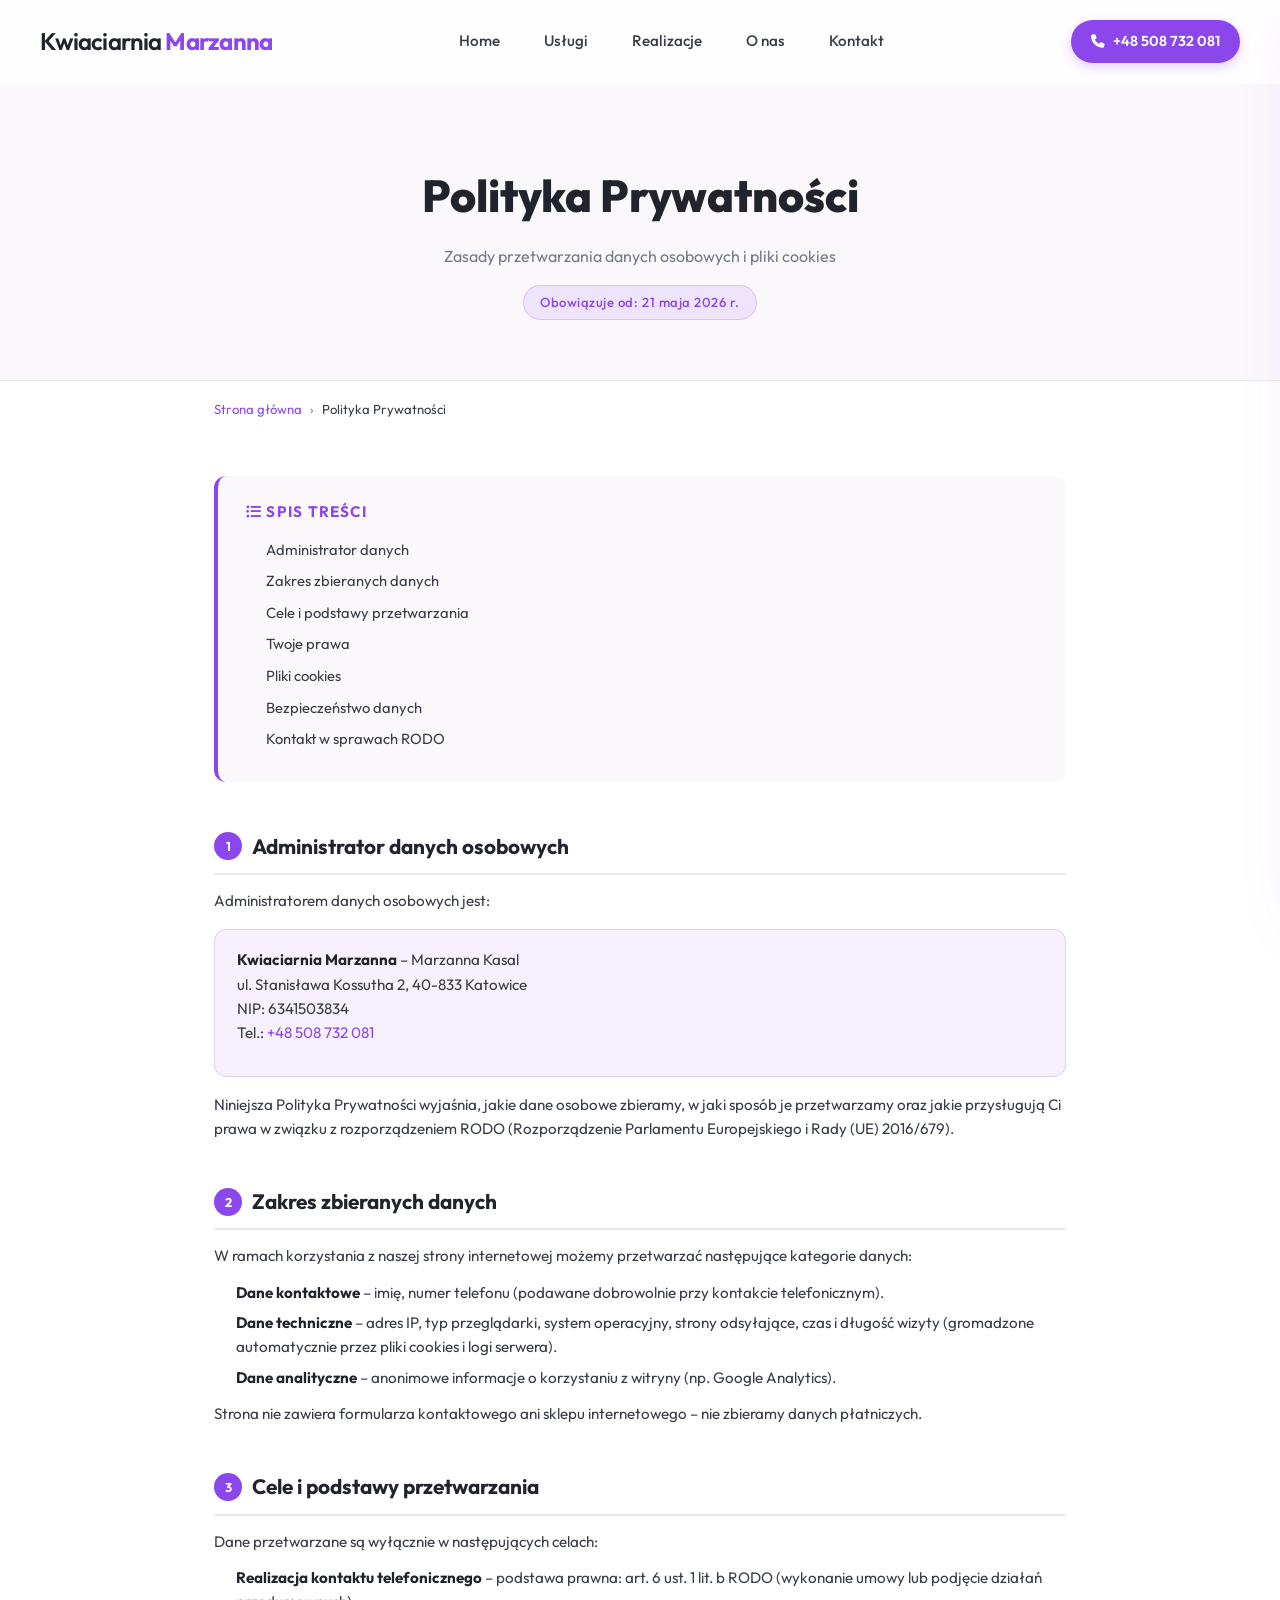
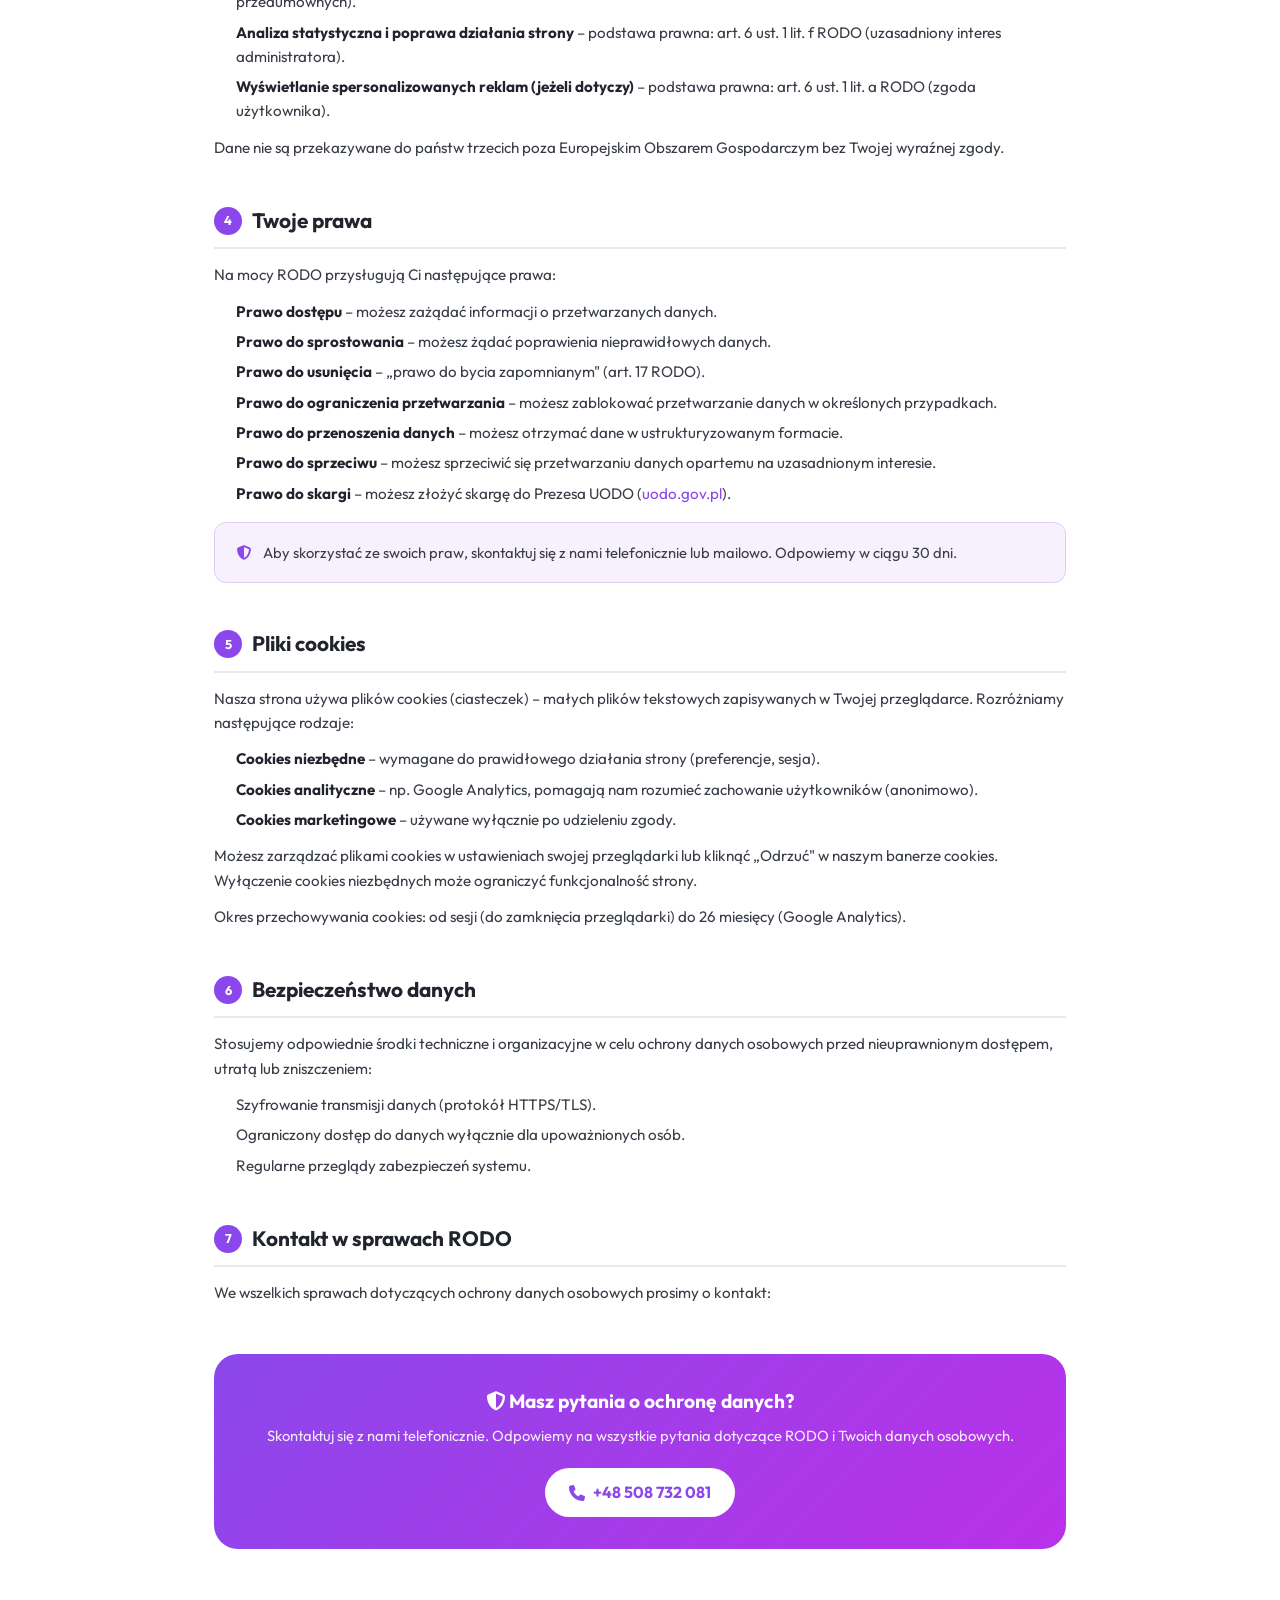
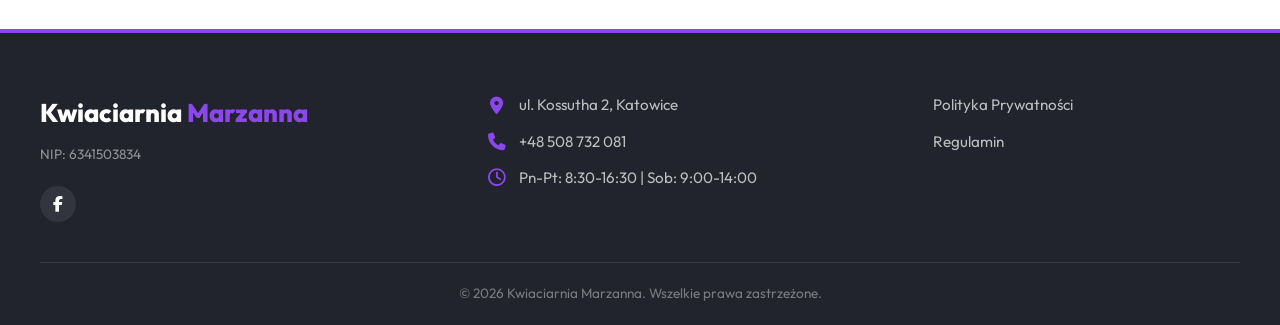
==== polityka-prywatnosci.html @ b7b5e904 "Add files via upload" ====
<!DOCTYPE html>
<html lang="pl">
<head>
    <meta charset="UTF-8">
    <meta name="viewport" content="width=device-width, initial-scale=1.0">
    <meta name="description" content="Polityka Prywatności Kwiaciarni Marzanna – informacje o przetwarzaniu danych osobowych zgodnie z RODO, pliki cookies i prawa użytkownika.">
    <meta name="robots" content="index, follow">
    <title>Polityka Prywatności | Kwiaciarnia Marzanna Katowice</title>

    <!-- Open Graph -->
    <meta property="og:title" content="Polityka Prywatności | Kwiaciarnia Marzanna">
    <meta property="og:description" content="Zapoznaj się z naszą polityką prywatności i zasadami przetwarzania danych osobowych.">
    <meta property="og:type" content="website">

    <!-- Canonical -->
    <link rel="canonical" href="https://kwiaciarniamarzanna.pl/polityka-prywatnosci.html">

    <!-- Schema.org -->
    <script type="application/ld+json">
    {
      "@context": "https://schema.org",
      "@type": "WebPage",
      "name": "Polityka Prywatności – Kwiaciarnia Marzanna",
      "url": "https://kwiaciarniamarzanna.pl/polityka-prywatnosci.html",
      "breadcrumb": {
        "@type": "BreadcrumbList",
        "itemListElement": [
          {"@type": "ListItem","position": 1,"name": "Strona główna","item": "https://kwiaciarniamarzanna.pl"},
          {"@type": "ListItem","position": 2,"name": "Polityka Prywatności","item": "https://kwiaciarniamarzanna.pl/polityka-prywatnosci.html"}
        ]
      }
    }
    </script>

    <!-- Google Fonts -->
    <link rel="preconnect" href="https://fonts.googleapis.com">
    <link rel="preconnect" href="https://fonts.gstatic.com" crossorigin>
    <link href="https://fonts.googleapis.com/css2?family=Montserrat:wght@800;900&family=Outfit:wght@300;400;500;600;700&family=Playfair+Display:ital,wght@0,400;0,600;1,400&display=swap" rel="stylesheet">

    <!-- FontAwesome -->
    <link rel="stylesheet" href="https://cdnjs.cloudflare.com/ajax/libs/font-awesome/6.4.0/css/all.min.css">

    <link rel="stylesheet" href="style.css?v=1779381387096">
</head>
<body>

    <!-- Header / Navigation -->
    <header class="main-header" id="header">
        <div class="header-container">
            <a href="index.html#home" class="logo" id="header-logo">
                <span class="logo-text">Kwiaciarnia <span class="logo-accent">Marzanna</span></span>
            </a>
            <nav class="nav-menu" id="nav-menu">
                <ul>
                    <li><a href="index.html#home" class="nav-link" id="nav-home">Home</a></li>
                    <li><a href="index.html#services" class="nav-link" id="nav-services">Usługi</a></li>
                    <li><a href="realizacje.html" class="nav-link" id="nav-bouquets">Realizacje</a></li>
                    <li><a href="index.html#about" class="nav-link" id="nav-about">O nas</a></li>
                    <li><a href="index.html#contact" class="nav-link" id="nav-contact">Kontakt</a></li>
                </ul>
            </nav>
            <div class="header-actions">
                <a href="tel:+48508732081" class="header-phone-btn" id="header-phone-btn" aria-label="Zadzwoń do nas">
                    <i class="fa-solid fa-phone"></i>
                    <span>+48 508 732 081</span>
                </a>
                <button class="mobile-nav-toggle" id="mobile-nav-toggle" aria-label="Menu">
                    <span class="bar"></span>
                    <span class="bar"></span>
                    <span class="bar"></span>
                </button>
            </div>
        </div>
    </header>

    <div class="mobile-drawer" id="mobile-drawer">
        <div class="mobile-drawer-header">
            <span class="drawer-title">Menu</span>
            <button class="drawer-close" id="mobile-drawer-close"><i class="fa-solid fa-xmark"></i></button>
        </div>
        <nav class="mobile-nav-links">
            <a href="index.html#home" class="mobile-link">Home</a>
            <a href="index.html#services" class="mobile-link">Usługi</a>
            <a href="realizacje.html" class="mobile-link">Realizacje</a>
            <a href="index.html#about" class="mobile-link">O nas</a>
            <a href="index.html#contact" class="mobile-link">Kontakt</a>
        </nav>
        <a href="tel:+48508732081" class="drawer-phone-link">
            <i class="fa-solid fa-phone"></i>
            +48 508 732 081
        </a>
    </div>
    <div class="drawer-overlay" id="drawer-overlay"></div>

    <!-- Hero -->
    <div class="legal-hero" role="banner">
        <h1>Polityka Prywatności</h1>
        <p>Zasady przetwarzania danych osobowych i pliki cookies</p>
        <span class="legal-date">Obowiązuje od: 21 maja 2026 r.</span>
    </div>

    <!-- Breadcrumb (SEO) -->
    <nav aria-label="Breadcrumb" style="max-width:900px;margin:18px auto 0;padding:0 24px;">
        <ol style="list-style:none;display:flex;gap:8px;font-size:0.82rem;color:var(--text-muted);">
            <li><a href="index.html" style="color:var(--primary-purple);text-decoration:none;">Strona główna</a></li>
            <li aria-hidden="true">›</li>
            <li aria-current="page" style="color:var(--text-charcoal);">Polityka Prywatności</li>
        </ol>
    </nav>

    <!-- Main content -->
    <main class="legal-content" id="main-content">

        <!-- TOC -->
        <nav class="legal-toc" aria-label="Spis treści">
            <h2><i class="fa-solid fa-list-ul"></i> Spis treści</h2>
            <ol>
                <li><a href="#admin">Administrator danych</a></li>
                <li><a href="#zakres">Zakres zbieranych danych</a></li>
                <li><a href="#cel">Cele i podstawy przetwarzania</a></li>
                <li><a href="#prawa">Twoje prawa</a></li>
                <li><a href="#cookies">Pliki cookies</a></li>
                <li><a href="#bezpieczenstwo">Bezpieczeństwo danych</a></li>
                <li><a href="#kontakt-rodo">Kontakt w sprawach RODO</a></li>
            </ol>
        </nav>

        <!-- §1 -->
        <section class="legal-section" id="admin">
            <h2><span class="section-num">1</span> Administrator danych osobowych</h2>
            <p>Administratorem danych osobowych jest:</p>
            <div class="legal-info-box">
                <p><strong>Kwiaciarnia Marzanna</strong> – Marzanna Kasal<br>
                ul. Stanisława Kossutha 2, 40-833 Katowice<br>
                NIP: 6341503834<br>
                Tel.: <a href="tel:+48508732081" style="color:var(--primary-purple);">+48 508 732 081</a></p>
            </div>
            <p>Niniejsza Polityka Prywatności wyjaśnia, jakie dane osobowe zbieramy, w jaki sposób je przetwarzamy oraz jakie przysługują Ci prawa w związku z rozporządzeniem RODO (Rozporządzenie Parlamentu Europejskiego i Rady (UE) 2016/679).</p>
        </section>

        <!-- §2 -->
        <section class="legal-section" id="zakres">
            <h2><span class="section-num">2</span> Zakres zbieranych danych</h2>
            <p>W ramach korzystania z naszej strony internetowej możemy przetwarzać następujące kategorie danych:</p>
            <ul>
                <li><strong>Dane kontaktowe</strong> – imię, numer telefonu (podawane dobrowolnie przy kontakcie telefonicznym).</li>
                <li><strong>Dane techniczne</strong> – adres IP, typ przeglądarki, system operacyjny, strony odsyłające, czas i długość wizyty (gromadzone automatycznie przez pliki cookies i logi serwera).</li>
                <li><strong>Dane analityczne</strong> – anonimowe informacje o korzystaniu z witryny (np. Google Analytics).</li>
            </ul>
            <p>Strona nie zawiera formularza kontaktowego ani sklepu internetowego – nie zbieramy danych płatniczych.</p>
        </section>

        <!-- §3 -->
        <section class="legal-section" id="cel">
            <h2><span class="section-num">3</span> Cele i podstawy przetwarzania</h2>
            <p>Dane przetwarzane są wyłącznie w następujących celach:</p>
            <ul>
                <li><strong>Realizacja kontaktu telefonicznego</strong> – podstawa prawna: art. 6 ust. 1 lit. b RODO (wykonanie umowy lub podjęcie działań przedumownych).</li>
                <li><strong>Analiza statystyczna i poprawa działania strony</strong> – podstawa prawna: art. 6 ust. 1 lit. f RODO (uzasadniony interes administratora).</li>
                <li><strong>Wyświetlanie spersonalizowanych reklam (jeżeli dotyczy)</strong> – podstawa prawna: art. 6 ust. 1 lit. a RODO (zgoda użytkownika).</li>
            </ul>
            <p>Dane nie są przekazywane do państw trzecich poza Europejskim Obszarem Gospodarczym bez Twojej wyraźnej zgody.</p>
        </section>

        <!-- §4 -->
        <section class="legal-section" id="prawa">
            <h2><span class="section-num">4</span> Twoje prawa</h2>
            <p>Na mocy RODO przysługują Ci następujące prawa:</p>
            <ul>
                <li><strong>Prawo dostępu</strong> – możesz zażądać informacji o przetwarzanych danych.</li>
                <li><strong>Prawo do sprostowania</strong> – możesz żądać poprawienia nieprawidłowych danych.</li>
                <li><strong>Prawo do usunięcia</strong> – „prawo do bycia zapomnianym" (art. 17 RODO).</li>
                <li><strong>Prawo do ograniczenia przetwarzania</strong> – możesz zablokować przetwarzanie danych w określonych przypadkach.</li>
                <li><strong>Prawo do przenoszenia danych</strong> – możesz otrzymać dane w ustrukturyzowanym formacie.</li>
                <li><strong>Prawo do sprzeciwu</strong> – możesz sprzeciwić się przetwarzaniu danych opartemu na uzasadnionym interesie.</li>
                <li><strong>Prawo do skargi</strong> – możesz złożyć skargę do Prezesa UODO (<a href="https://uodo.gov.pl" target="_blank" rel="noopener" style="color:var(--primary-purple);">uodo.gov.pl</a>).</li>
            </ul>
            <div class="legal-info-box">
                <i class="fa-solid fa-shield-halved"></i>
                Aby skorzystać ze swoich praw, skontaktuj się z nami telefonicznie lub mailowo. Odpowiemy w ciągu 30 dni.
            </div>
        </section>

        <!-- §5 -->
        <section class="legal-section" id="cookies">
            <h2><span class="section-num">5</span> Pliki cookies</h2>
            <p>Nasza strona używa plików cookies (ciasteczek) – małych plików tekstowych zapisywanych w Twojej przeglądarce. Rozróżniamy następujące rodzaje:</p>
            <ul>
                <li><strong>Cookies niezbędne</strong> – wymagane do prawidłowego działania strony (preferencje, sesja).</li>
                <li><strong>Cookies analityczne</strong> – np. Google Analytics, pomagają nam rozumieć zachowanie użytkowników (anonimowo).</li>
                <li><strong>Cookies marketingowe</strong> – używane wyłącznie po udzieleniu zgody.</li>
            </ul>
            <p>Możesz zarządzać plikami cookies w ustawieniach swojej przeglądarki lub kliknąć „Odrzuć" w naszym banerze cookies. Wyłączenie cookies niezbędnych może ograniczyć funkcjonalność strony.</p>
            <p>Okres przechowywania cookies: od sesji (do zamknięcia przeglądarki) do 26 miesięcy (Google Analytics).</p>
        </section>

        <!-- §6 -->
        <section class="legal-section" id="bezpieczenstwo">
            <h2><span class="section-num">6</span> Bezpieczeństwo danych</h2>
            <p>Stosujemy odpowiednie środki techniczne i organizacyjne w celu ochrony danych osobowych przed nieuprawnionym dostępem, utratą lub zniszczeniem:</p>
            <ul>
                <li>Szyfrowanie transmisji danych (protokół HTTPS/TLS).</li>
                <li>Ograniczony dostęp do danych wyłącznie dla upoważnionych osób.</li>
                <li>Regularne przeglądy zabezpieczeń systemu.</li>
            </ul>
        </section>

        <!-- §7 -->
        <section class="legal-section" id="kontakt-rodo">
            <h2><span class="section-num">7</span> Kontakt w sprawach RODO</h2>
            <p>We wszelkich sprawach dotyczących ochrony danych osobowych prosimy o kontakt:</p>
        </section>

        <!-- Contact CTA -->
        <div class="legal-contact-box" role="complementary" aria-label="Dane kontaktowe">
            <h3><i class="fa-solid fa-shield-halved"></i> Masz pytania o ochronę danych?</h3>
            <p>Skontaktuj się z nami telefonicznie. Odpowiemy na wszystkie pytania dotyczące RODO i Twoich danych osobowych.</p>
            <a href="tel:+48508732081" id="legal-phone-cta" aria-label="Zadzwoń do nas w sprawach RODO">
                <i class="fa-solid fa-phone"></i>
                +48 508 732 081
            </a>
        </div>

    </main>

    <!-- Footer -->
    <footer class="boutique-footer" role="contentinfo">
        <div class="boutique-footer-inner">
            <div class="boutique-brand">
                <a href="index.html" class="boutique-logo">Kwiaciarnia <span>Marzanna</span></a>
                <p class="boutique-nip">NIP: 6341503834</p>
                <div class="boutique-social">
                    <a href="https://www.facebook.com/kwiaciarnia.marzanna.3" aria-label="Facebook" target="_blank" rel="noopener"><i class="fa-brands fa-facebook-f"></i></a>
                </div>
            </div>
            
            <div class="boutique-contact">
                <p><i class="fa-solid fa-location-dot"></i> ul. Kossutha 2, Katowice</p>
                <p><i class="fa-solid fa-phone"></i> <a href="tel:+48508732081">+48 508 732 081</a></p>
                <p><i class="fa-regular fa-clock"></i> Pn-Pt: 8:30-16:30 | Sob: 9:00-14:00</p>
            </div>
            
            <div class="boutique-links">
                <a href="polityka-prywatnosci.html">Polityka Prywatności</a>
                <a href="regulamin.html">Regulamin</a>
            </div>
        </div>
        <div class="boutique-bottom">
            <p>&copy; 2026 Kwiaciarnia Marzanna. Wszelkie prawa zastrzeżone.</p>
        </div>
    </footer>

    <!-- Custom Scripts -->
    <script src="script.js?v=1779381387096"></script>
</body>
</html>
---- style.css ----
/* 
   Kwiaciarnia Marzanna - Premium Style System
   Design: Modern, Boutique, Floral Artistry
   Author: Floristic Studio Premium
*/

/* ---------------------------------------------------------
   1. DESIGN TOKENS & STYLES SYSTEM
--------------------------------------------------------- */
:root {
    /* Color Palette (HSL System for fine control) */
    --primary-purple: hsl(265, 80%, 60%);
    --primary-purple-hover: hsl(265, 80%, 50%);
    --primary-purple-light: hsl(265, 100%, 96%);
    --primary-purple-glow: rgba(138, 63, 252, 0.15);
    
    --secondary-violet: hsl(285, 80%, 60%);
    --accent-emerald: hsl(150, 60%, 45%);
    --accent-emerald-light: hsl(150, 60%, 95%);
    
    /* Neutrals */
    --bg-white: hsl(0, 0%, 100%);
    --bg-secondary: hsl(265, 30%, 98%);
    --bg-tertiary: hsl(265, 20%, 95%);
    
    --text-dark: hsl(220, 15%, 15%);
    --text-charcoal: hsl(220, 12%, 25%);
    --text-muted: hsl(220, 10%, 50%);
    --text-light: hsl(0, 0%, 100%);
    
    --border-light: hsl(265, 20%, 92%);
    --border-focus: hsl(265, 80%, 80%);

    /* Typography */
    --font-heading: 'Outfit', sans-serif;
    --font-display: 'Montserrat', sans-serif;
    --font-serif: 'Playfair Display', Georgia, serif;
    
    /* Shadows */
    --shadow-sm: 0 4px 12px rgba(0, 0, 0, 0.03);
    --shadow-md: 0 12px 30px rgba(138, 63, 252, 0.06);
    --shadow-lg: 0 24px 60px rgba(138, 63, 252, 0.12);
    --shadow-inner: inset 0 2px 4px rgba(0, 0, 0, 0.05);

    /* Transitions & Borders */
    --radius-sm: 6px;
    --radius-md: 12px;
    --radius-lg: 24px;
    --radius-pill: 50px;
    --radius-circle: 50%;
    
    --transition-smooth: all 0.4s cubic-bezier(0.16, 1, 0.3, 1);
    --transition-bounce: all 0.5s cubic-bezier(0.175, 0.885, 0.32, 1.275);
}

/* ---------------------------------------------------------
   2. GLOBAL RESET & SCROLLBAR
--------------------------------------------------------- */
* {
    margin: 0;
    padding: 0;
    box-sizing: border-box;
    outline: none;
}

html {
    scroll-behavior: smooth;
    font-size: 16px;
}

body {
    font-family: var(--font-heading);
    background-color: var(--bg-white);
    color: var(--text-charcoal);
    line-height: 1.6;
    overflow-x: hidden;
    -webkit-font-smoothing: antialiased;
}

/* Custom Premium Scrollbar */
::-webkit-scrollbar {
    width: 8px;
}

::-webkit-scrollbar-track {
    background: var(--bg-secondary);
}

::-webkit-scrollbar-thumb {
    background: var(--primary-purple);
    border-radius: var(--radius-pill);
}

::-webkit-scrollbar-thumb:hover {
    background: var(--primary-purple-hover);
}

a {
    text-decoration: none;
    color: inherit;
    transition: var(--transition-smooth);
}

button, input, select, textarea {
    font-family: inherit;
}

li {
    list-style: none;
}

img {
    max-width: 100%;
    height: auto;
    display: block;
}

/* ---------------------------------------------------------
   3. REUSABLE UTILITIES & LAYOUTS
--------------------------------------------------------- */
.section-container {
    max-width: 1300px;
    margin: 0 auto;
    padding: 60px 40px;
}

@media (max-width: 768px) {
    .section-container {
        padding: 40px 20px;
    }
}

.section-header {
    text-align: center;
    max-width: 700px;
    margin: 0 auto 60px auto;
}

.section-header.align-left {
    text-align: left;
    margin-left: 0;
}

.section-tagline {
    font-family: var(--font-serif);
    font-style: italic;
    color: var(--primary-purple);
    font-size: 1.2rem;
    display: block;
    margin-bottom: 12px;
    font-weight: 500;
}

.section-title {
    font-family: var(--font-heading);
    font-size: 2.8rem;
    font-weight: 700;
    color: var(--text-dark);
    line-height: 1.2;
    margin-bottom: 20px;
    letter-spacing: -0.02em;
}

.section-desc {
    color: var(--text-muted);
    font-size: 1.1rem;
    line-height: 1.7;
}

@media (max-width: 768px) {
    .section-title {
        font-size: 2.2rem;
    }
}

/* ---------------------------------------------------------
   4. HEADER & NAVIGATION
--------------------------------------------------------- */
.main-header {
    position: fixed;
    top: 0;
    left: 0;
    width: 100%;
    z-index: 1000;
    background-color: rgba(255, 255, 255, 0.85); backdrop-filter: blur(10px); -webkit-backdrop-filter: blur(10px);
    border-bottom: 1px solid transparent;
    transition: var(--transition-smooth);
}

/* Glassmorphism Header on scroll */
.main-header.scrolled {
    background-color: rgba(255, 255, 255, 0.85);
    backdrop-filter: blur(15px);
    -webkit-backdrop-filter: blur(15px);
    border-bottom: 1px solid var(--border-light);
    box-shadow: var(--shadow-sm);
    padding: 10px 0;
}

.header-container {
    max-width: 1400px;
    margin: 0 auto;
    padding: 20px 40px;
    display: flex;
    justify-content: space-between;
    align-items: center;
    transition: var(--transition-smooth);
}

.main-header.scrolled .header-container {
    padding: 12px 40px;
}

/* Logo */
.logo {
    display: flex;
    align-items: center;
    gap: 10px;
    font-family: var(--font-heading);
    font-weight: 700;
    font-size: 1.5rem;
    color: var(--primary-purple);
    letter-spacing: -0.03em;
}

.logo-icon {
    width: 28px;
    height: 28px;
    color: var(--primary-purple);
    transition: var(--transition-smooth);
}

.logo:hover .logo-icon {
    transform: rotate(15deg) scale(1.1);
}

.logo-text {
    /* text-transform removed */
    font-weight: 600;
    color: var(--text-dark);
}

.logo-accent {
    color: var(--primary-purple);
    font-weight: 700;
}

.logo.light {
    color: var(--text-light);
}
.logo.light .logo-text {
    color: var(--text-light);
}
.logo.light .logo-icon {
    color: var(--text-light);
}

/* Menu Links */
.nav-menu ul {
    display: flex;
    align-items: center;
    gap: 0;
}

.nav-menu li {
    display: flex;
    align-items: center;
}

.nav-link {
    font-family: var(--font-heading);
    font-size: 0.95rem;
    font-weight: 500;
    color: var(--text-charcoal);
    padding: 8px 12px;
    margin: 0 10px;
    position: relative;
    transition: color 0.3s ease;
}

.nav-link::after {
    content: '';
    position: absolute;
    width: 0;
    height: 2px;
    bottom: 0;
    left: 50%;
    background-color: var(--primary-purple);
    transition: all 0.3s ease;
    transform: translateX(-50%);
}

.nav-link:hover {
    color: var(--primary-purple);
}

.nav-link:hover::after, .nav-link.active::after {
    width: 100%;
}

.nav-link.active {
    color: var(--primary-purple);
    font-weight: 600;
}

.nav-divider {
    color: var(--border-light);
    font-size: 0.8rem;
    pointer-events: none;
    opacity: 0.7;
}

/* Actions */
.header-actions {
    display: flex;
    align-items: center;
    gap: 16px;
}

/* Cart Button */
.action-btn {
    border: none;
    background: none;
    cursor: pointer;
    position: relative;
    width: 44px;
    height: 44px;
    border-radius: var(--radius-circle);
    background-color: var(--primary-purple);
    color: var(--text-light);
    display: flex;
    align-items: center;
    justify-content: center;
    font-size: 1.1rem;
    transition: var(--transition-bounce);
    box-shadow: 0 4px 10px rgba(138, 63, 252, 0.2);
}

.action-btn:hover {
    background-color: var(--primary-purple-hover);
    transform: scale(1.08);
}

.cart-count {
    position: absolute;
    top: -4px;
    right: -4px;
    background-color: var(--text-dark);
    color: var(--text-light);
    font-size: 0.75rem;
    font-weight: 700;
    width: 20px;
    height: 20px;
    border-radius: var(--radius-circle);
    display: flex;
    align-items: center;
    justify-content: center;
    border: 2px solid var(--bg-white);
}

/* Search Capsule */
.search-capsule {
    border: none;
    background-color: var(--bg-secondary);
    border: 1px solid var(--border-light);
    cursor: pointer;
    border-radius: var(--radius-pill);
    padding: 10px 24px;
    display: flex;
    align-items: center;
    gap: 12px;
    transition: var(--transition-smooth);
}

.search-capsule:hover {
    border-color: var(--primary-purple);
    background-color: var(--bg-white);
    box-shadow: var(--shadow-sm);
}

.search-icon {
    color: var(--primary-purple);
    font-size: 0.95rem;
}

.search-text {
    font-family: var(--font-heading);
    font-size: 0.9rem;
    color: var(--text-muted);
    font-weight: 500;
}

/* Mobile Nav Toggle */
.mobile-nav-toggle {
    display: none;
    flex-direction: column;
    justify-content: space-between;
    width: 26px;
    height: 18px;
    background: none;
    border: none;
    cursor: pointer;
}

.mobile-nav-toggle .bar {
    width: 100%;
    height: 2px;
    background-color: var(--text-dark);
    border-radius: var(--radius-pill);
    transition: var(--transition-smooth);
}

/* Responsive navigation adjustments */
@media (max-width: 991px) {
    .nav-menu {
        display: none;
    }
    
    .mobile-nav-toggle {
        display: flex;
    }
    
    .search-capsule {
        padding: 10px 14px;
    }
    
    .search-text {
        display: none;
    }
}

/* ---------------------------------------------------------
   5. MOBILE MENU DRAWER
--------------------------------------------------------- */
.mobile-drawer {
    position: fixed;
    top: 0;
    right: -320px;
    width: 300px;
    height: 100vh;
    background-color: var(--bg-white);
    box-shadow: var(--shadow-lg);
    z-index: 1002;
    transition: var(--transition-smooth);
    padding: 40px 30px;
    display: flex;
    flex-direction: column;
    gap: 40px;
}

.mobile-drawer.open {
    right: 0;
}

.mobile-drawer-header {
    display: flex;
    justify-content: space-between;
    align-items: center;
    border-bottom: 1px solid var(--border-light);
    padding-bottom: 15px;
}

.drawer-title {
    font-size: 1.25rem;
    font-weight: 700;
    color: var(--text-dark);
}

.drawer-close {
    border: none;
    background: none;
    font-size: 1.3rem;
    color: var(--text-muted);
    cursor: pointer;
    transition: var(--transition-smooth);
}

.drawer-close:hover {
    color: var(--primary-purple);
    transform: rotate(90deg);
}

.mobile-nav-links {
    display: flex;
    flex-direction: column;
    gap: 20px;
}

.mobile-link {
    font-size: 1.15rem;
    font-weight: 500;
    color: var(--text-charcoal);
    padding: 8px 0;
    border-bottom: 1px solid var(--bg-secondary);
}

.mobile-link:hover, .mobile-link.active {
    color: var(--primary-purple);
    padding-left: 8px;
}

.drawer-overlay {
    position: fixed;
    top: 0;
    left: 0;
    width: 100vw;
    height: 100vh;
    background-color: rgba(0, 0, 0, 0.4);
    opacity: 0;
    pointer-events: none;
    z-index: 1001;
    transition: var(--transition-smooth);
}

.drawer-overlay.open {
    opacity: 1;
    pointer-events: auto;
}

/* ---------------------------------------------------------
   6. HERO SECTION (THE CORE MASTERPIECE)
--------------------------------------------------------- */
.hero-section {
    position: relative;
    padding-top: 110px;
    padding-bottom: 100px;
    background-color: var(--bg-white);
    min-height: 100vh;
    display: flex;
    align-items: center;
    overflow: hidden;
}

/* --- Ambient Orbs --- */
.hero-orb {
    position: absolute;
    border-radius: 50%;
    pointer-events: none;
    will-change: transform;
}
.hero-orb--1 {
    width: 600px;
    height: 600px;
    top: -200px;
    right: -150px;
    background: radial-gradient(circle, rgba(138, 63, 252, 0.07) 0%, transparent 70%);
    animation: orbDrift1 18s ease-in-out infinite;
}
.hero-orb--2 {
    width: 400px;
    height: 400px;
    bottom: -100px;
    left: -100px;
    background: radial-gradient(circle, rgba(180, 63, 252, 0.06) 0%, transparent 70%);
    animation: orbDrift2 22s ease-in-out infinite;
}
.hero-orb--3 {
    width: 250px;
    height: 250px;
    top: 30%;
    left: 10%;
    background: radial-gradient(circle, rgba(138, 63, 252, 0.05) 0%, transparent 70%);
    animation: orbDrift3 14s ease-in-out infinite;
}

@keyframes orbDrift1 {
    0%, 100% { transform: translate(0, 0) scale(1); }
    50%       { transform: translate(-40px, 30px) scale(1.1); }
}
@keyframes orbDrift2 {
    0%, 100% { transform: translate(0, 0) scale(1); }
    50%       { transform: translate(30px, -40px) scale(1.08); }
}
@keyframes orbDrift3 {
    0%, 100% { transform: translate(0, 0); }
    50%       { transform: translate(20px, 15px); }
}

/* --- Container --- */
.hero-container {
    max-width: 1400px;
    margin: 0 auto;
    padding: 0 40px;
    width: 100%;
    position: relative;
    z-index: 1;
}

/* --- Top Row (badge + location) --- */
.hero-toprow {
    display: flex;
    align-items: center;
    justify-content: space-between;
    margin-bottom: 40px;
    animation: heroRevealDown 0.9s cubic-bezier(0.16, 1, 0.3, 1) both;
    animation-delay: 0.1s;
}

.hero-badge {
    display: inline-flex;
    align-items: center;
    gap: 8px;
    padding: 7px 18px;
    border-radius: var(--radius-pill);
    background: var(--primary-purple-light);
    border: 1px solid rgba(138, 63, 252, 0.2);
    color: var(--primary-purple);
    font-family: var(--font-heading);
    font-size: 0.82rem;
    font-weight: 700;
    letter-spacing: 0.1em;
    text-transform: uppercase;
}
.hero-badge i {
    font-size: 0.75rem;
}

.hero-location {
    display: inline-flex;
    align-items: center;
    gap: 7px;
    color: var(--text-muted);
    font-size: 0.88rem;
    font-weight: 500;
    letter-spacing: 0.04em;
}
.hero-location i {
    color: var(--primary-purple);
    font-size: 0.8rem;
}

/* --- Large Masked Typography --- */
.hero-mask-wrapper {
    display: flex;
    justify-content: center;
    align-items: center;
    width: 100%;
    margin-bottom: 0;
    perspective: 1200px;
    animation: heroRevealUp 1s cubic-bezier(0.16, 1, 0.3, 1) both;
    animation-delay: 0.2s;
    filter: drop-shadow(0 12px 32px rgba(138, 63, 252, 0.10));
    transition: filter 0.7s cubic-bezier(0.16, 1, 0.3, 1);
}

.hero-mask-wrapper:hover {
    filter: drop-shadow(0 20px 50px rgba(138, 63, 252, 0.20));
}

.hero-title {
    font-family: var(--font-display);
    font-weight: 900;
    text-transform: uppercase;
    font-size: clamp(4rem, 14vw, 12rem);
    letter-spacing: -0.04em;
    line-height: 0.92;
    text-align: center;

    background: url('hero_flower_mask.png') no-repeat;
    background-size: 130% auto;
    background-position: 52% 48%;
    -webkit-background-clip: text;
    background-clip: text;
    color: transparent;
    -webkit-text-fill-color: transparent;

    animation: heroFloat 7s ease-in-out infinite;
    transition: transform 0.7s cubic-bezier(0.16, 1, 0.3, 1);
    user-select: none;
    will-change: transform, background-position;
}

.hero-title:hover {
    transform: scale(1.015);
}

/* ========================================================
   HERO KEYFRAME ANIMATIONS
======================================================== */
@keyframes heroFloat {
    0%, 100% { transform: translateY(0px); }
    50%       { transform: translateY(-10px); }
}

@keyframes floralPan {
    0%   { background-position: 52% 48%; }
    25%  { background-position: 48% 52%; }
    50%  { background-position: 55% 50%; }
    75%  { background-position: 48% 47%; }
    100% { background-position: 52% 48%; }
}

@keyframes heroRevealDown {
    from { opacity: 0; transform: translateY(-20px); }
    to   { opacity: 1; transform: translateY(0); }
}

@keyframes heroRevealUp {
    from { opacity: 0; transform: translateY(24px); }
    to   { opacity: 1; transform: translateY(0); }
}

@keyframes heroRevealFade {
    from { opacity: 0; }
    to   { opacity: 1; }
}

/* --- Decorative Divider --- */
.hero-divider {
    width: 60px;
    height: 2px;
    margin: 18px auto 22px;
    background: linear-gradient(to right, transparent, var(--primary-purple), transparent);
    border-radius: 2px;
    opacity: 0.6;
}

/* --- Subheadline / Quote --- */
.hero-subheadline-container {
    text-align: center;
    margin-bottom: 56px;
    max-width: 860px;
    margin-left: auto;
    margin-right: auto;
    animation: heroRevealFade 1.2s ease both;
    animation-delay: 0.5s;
}

.hero-quote {
    font-family: var(--font-serif);
    font-size: clamp(1.1rem, 2.4vw, 1.65rem);
    font-weight: 400;
    color: var(--text-muted);
    letter-spacing: 0.04em;
    margin-bottom: 10px;
    font-style: italic;
    opacity: 0.85;
}

.hero-quote-sub {
    font-family: var(--font-heading);
    font-size: 0.8rem;
    text-transform: uppercase;
    font-weight: 700;
    color: var(--primary-purple);
    letter-spacing: 0.25em;
    opacity: 0.65;
}

/* --- Hero Footer Grid --- */
.hero-footer-grid {
    display: grid;
    grid-template-columns: 1fr auto;
    align-items: center;
    gap: 48px;
    animation: heroRevealUp 1s cubic-bezier(0.16, 1, 0.3, 1) both;
    animation-delay: 0.55s;
}

/* --- Mini Photo Cards --- */
.hero-cards-container {
    display: flex;
    gap: 16px;
    width: 100%;
}

.floral-mini-card {
    flex: 1;
    height: 160px;
    border-radius: var(--radius-md);
    overflow: hidden;
    position: relative;
    box-shadow: 0 6px 20px rgba(138, 63, 252, 0.08);
    cursor: pointer;
    transition: transform 0.45s cubic-bezier(0.16, 1, 0.3, 1),
                box-shadow 0.45s cubic-bezier(0.16, 1, 0.3, 1),
                border-color 0.3s;
    border: 1px solid var(--border-light);
}

.floral-mini-card .card-img-wrapper {
    width: 100%;
    height: 100%;
    overflow: hidden;
}

.floral-mini-card img {
    width: 100%;
    height: 100%;
    object-fit: cover;
    transition: transform 0.6s cubic-bezier(0.16, 1, 0.3, 1);
}

.card-overlay-info {
    position: absolute;
    bottom: 0;
    left: 0;
    width: 100%;
    padding: 14px 16px 12px;
    background: linear-gradient(to top, rgba(0,0,0,0.55) 0%, transparent 100%);
    color: #fff;
    font-size: 0.8rem;
    font-weight: 700;
    letter-spacing: 0.06em;
    text-transform: uppercase;
    opacity: 0;
    transform: translateY(8px);
    transition: opacity 0.35s ease, transform 0.35s ease;
}

.floral-mini-card:hover {
    transform: translateY(-10px) scale(1.02);
    box-shadow: 0 18px 40px rgba(138, 63, 252, 0.15);
    border-color: rgba(138, 63, 252, 0.35);
}

.floral-mini-card:hover img {
    transform: scale(1.12);
}

.floral-mini-card:hover .card-overlay-info {
    opacity: 1;
    transform: translateY(0);
}

/* --- Actions --- */
.hero-actions-container {
    display: flex;
    flex-direction: column;
    align-items: stretch;
    gap: 14px;
    min-width: 190px;
}

/* Primary CTA button */
.shop-now-btn {
    position: relative;
    display: flex;
    align-items: center;
    justify-content: center;
    gap: 10px;
    overflow: hidden;
    padding: 15px 32px;
    font-family: var(--font-heading);
    font-weight: 700;
    font-size: 0.95rem;
    letter-spacing: 0.03em;
    color: #fff;
    background: linear-gradient(135deg, var(--primary-purple) 0%, var(--secondary-violet) 100%);
    border-radius: var(--radius-pill);
    box-shadow: 0 8px 24px rgba(138, 63, 252, 0.32), 0 2px 4px rgba(138, 63, 252, 0.2);
    transition: transform 0.35s cubic-bezier(0.16, 1, 0.3, 1),
                box-shadow 0.35s ease;
    white-space: nowrap;
}

.shop-now-btn::before {
    content: '';
    position: absolute;
    top: 0;
    left: -100%;
    width: 60%;
    height: 100%;
    background: linear-gradient(120deg, transparent, rgba(255,255,255,0.25), transparent);
    transition: left 0.5s ease;
}

.shop-now-btn:hover::before {
    left: 150%;
}

.shop-now-btn:hover {
    transform: translateY(-3px) scale(1.02);
    box-shadow: 0 14px 36px rgba(138, 63, 252, 0.42), 0 4px 8px rgba(138, 63, 252, 0.2);
}

.shop-now-btn i {
    font-size: 0.85rem;
    transition: transform 0.3s ease;
}
.shop-now-btn:hover i {
    transform: translateX(4px);
}

/* Phone button */
.hero-phone-btn {
    display: flex;
    align-items: center;
    justify-content: center;
    gap: 9px;
    border: 1.5px solid rgba(138, 63, 252, 0.4);
    color: var(--primary-purple);
    padding: 13px 24px;
    border-radius: var(--radius-pill);
    font-family: var(--font-heading);
    font-weight: 600;
    font-size: 0.92rem;
    background: transparent;
    transition: background 0.35s ease,
                border-color 0.35s ease,
                color 0.35s ease,
                transform 0.35s cubic-bezier(0.16, 1, 0.3, 1),
                box-shadow 0.35s ease;
    white-space: nowrap;
    backdrop-filter: blur(8px);
}

.hero-phone-btn:hover {
    background: var(--primary-purple);
    border-color: var(--primary-purple);
    color: #fff;
    transform: translateY(-3px);
    box-shadow: 0 10px 24px rgba(138, 63, 252, 0.28);
}

/* --- Responsive --- */
@media (max-width: 991px) {
    .hero-footer-grid {
        grid-template-columns: 1fr;
        justify-items: center;
        gap: 28px;
    }
}

@media (max-width: 768px) {
    .hero-section {
        padding-top: 85px;
        padding-bottom: 80px;
    }
    .hero-container {
        padding: 0 20px;
    }
    .hero-toprow {
        flex-direction: column;
        align-items: flex-start;
        gap: 10px;
        margin-bottom: 28px;
    }
    .hero-actions-container {
        flex-direction: row;
        min-width: unset;
        width: 100%;
        justify-content: center;
    }
}

@media (max-width: 600px) {
    .hero-cards-container {
        gap: 10px;
    }
    .floral-mini-card {
        height: 120px;
    }
    .floral-mini-card:nth-child(3) {
        display: none;
    }
    .hero-actions-container {
        flex-direction: column;
    }
}


/* ---------------------------------------------------------
   7. GIFTS SECTION
--------------------------------------------------------- */
.gifts-section {
    background-color: var(--bg-secondary);
}

.gifts-features-grid {
    display: grid;
    grid-template-columns: repeat(3, 1fr);
    gap: 30px;
}

.feature-card {
    background-color: var(--bg-white);
    border-radius: var(--radius-lg);
    padding: 40px;
    border: 1px solid var(--border-light);
    transition: var(--transition-smooth);
    box-shadow: var(--shadow-sm);
}

.feature-card:hover {
    transform: translateY(-8px);
    box-shadow: var(--shadow-lg);
    border-color: var(--border-focus);
}

.feature-icon-box {
    width: 60px;
    height: 60px;
    border-radius: var(--radius-md);
    background-color: var(--primary-purple-light);
    color: var(--primary-purple);
    display: flex;
    align-items: center;
    justify-content: center;
    font-size: 1.6rem;
    margin-bottom: 24px;
    transition: var(--transition-smooth);
}

.feature-card:hover .feature-icon-box {
    background-color: var(--primary-purple);
    color: var(--text-light);
}

.feature-card h3 {
    font-size: 1.3rem;
    font-weight: 700;
    color: var(--text-dark);
    margin-bottom: 12px;
}

.feature-card p {
    color: var(--text-muted);
    font-size: 0.95rem;
    line-height: 1.6;
}

@media (max-width: 991px) {
    .gifts-features-grid {
        grid-template-columns: 1fr;
        gap: 20px;
    }
}

/* ---------------------------------------------------------
   8. CATALOG & FILTERABLE BOUQUETS
--------------------------------------------------------- */
.bouquets-section {
    background-color: var(--bg-white);
}

/* Filter tabs */
.filter-tabs {
    display: flex;
    justify-content: center;
    flex-wrap: wrap;
    gap: 10px;
    margin-top: 30px;
}

.filter-tab {
    border: 1px solid var(--border-light);
    background-color: var(--bg-secondary);
    padding: 10px 24px;
    border-radius: var(--radius-pill);
    font-size: 0.95rem;
    font-weight: 500;
    color: var(--text-charcoal);
    cursor: pointer;
    transition: var(--transition-smooth);
}

.filter-tab:hover {
    border-color: var(--primary-purple);
    color: var(--primary-purple);
}

.filter-tab.active {
    background-color: var(--primary-purple);
    border-color: var(--primary-purple);
    color: var(--text-light);
    box-shadow: 0 4px 12px rgba(138, 63, 252, 0.2);
}

/* Product grid */
.product-grid {
    display: grid;
    grid-template-columns: repeat(3, 1fr);
    gap: 40px 30px;
}

.product-card {
    border-radius: var(--radius-lg);
    overflow: hidden;
    background-color: var(--bg-white);
    border: 1px solid var(--border-light);
    transition: var(--transition-smooth);
    position: relative;
    box-shadow: var(--shadow-sm);
}

.product-card:hover {
    transform: translateY(-8px);
    box-shadow: var(--shadow-lg);
    border-color: var(--border-focus);
}

.product-img-holder {
    position: relative;
    width: 100%;
    height: 320px;
    overflow: hidden;
    background-color: var(--bg-secondary);
}

.product-img-holder img {
    width: 100%;
    height: 100%;
    object-fit: cover;
    transition: var(--transition-smooth);
}

.product-card:hover .product-img-holder img {
    transform: scale(1.06);
}

/* Product Tag */
.product-tag {
    position: absolute;
    top: 15px;
    left: 15px;
    padding: 6px 14px;
    border-radius: var(--radius-pill);
    font-size: 0.75rem;
    font-weight: 700;
    text-transform: uppercase;
    letter-spacing: 0.05em;
    color: var(--text-light);
}

.product-tag.popular {
    background-color: var(--primary-purple);
}

.product-tag.sale {
    background-color: var(--secondary-violet);
}

/* Quick add plus button */
.quick-add-btn {
    position: absolute;
    bottom: -15px;
    right: 20px;
    width: 46px;
    height: 46px;
    border-radius: var(--radius-circle);
    background-color: var(--primary-purple);
    color: var(--text-light);
    border: none;
    cursor: pointer;
    box-shadow: 0 4px 12px rgba(138, 63, 252, 0.3);
    display: flex;
    align-items: center;
    justify-content: center;
    font-size: 1.1rem;
    opacity: 0;
    transform: translateY(10px) scale(0.9);
    transition: var(--transition-bounce);
    z-index: 2;
}

.product-card:hover .quick-add-btn {
    opacity: 1;
    transform: translateY(0) scale(1);
}

.quick-add-btn:hover {
    background-color: var(--primary-purple-hover);
    transform: scale(1.1);
}

/* Product info */
.product-info {
    padding: 24px;
    position: relative;
}

.product-cat {
    color: var(--text-muted);
    font-size: 0.8rem;
    font-weight: 600;
    text-transform: uppercase;
    letter-spacing: 0.05em;
    display: block;
    margin-bottom: 6px;
}

.product-name {
    font-size: 1.25rem;
    font-weight: 700;
    color: var(--text-dark);
    margin-bottom: 12px;
}

.product-price-row {
    display: flex;
    justify-content: space-between;
    align-items: center;
}

.product-price-row .price {
    font-size: 1.15rem;
    font-weight: 700;
    color: var(--primary-purple);
}

.product-price-row .price-old {
    font-size: 0.95rem;
    text-decoration: line-through;
    color: var(--text-muted);
    font-weight: 400;
    margin-right: 6px;
}

.product-price-row .rating {
    font-size: 0.85rem;
    font-weight: 600;
    color: #FFC107;
    display: flex;
    align-items: center;
    gap: 4px;
}

@media (max-width: 991px) {
    .product-grid {
        grid-template-columns: repeat(2, 1fr);
    }
}

@media (max-width: 650px) {
    .product-grid {
        grid-template-columns: 1fr;
    }
    .product-img-holder {
        height: 280px;
    }
    .quick-add-btn {
        opacity: 1;
        transform: none;
    }
}

/* ---------------------------------------------------------
   9. INTERACTIVE BOUQUET CONFIGURATOR
--------------------------------------------------------- */
.pricing-section {
    background-color: var(--bg-secondary);
}

.pricing-grid {
    display: grid;
    grid-template-columns: 1.4fr 1fr;
    gap: 40px;
    align-items: start;
}

.configurator-card {
    background-color: var(--bg-white);
    border-radius: var(--radius-lg);
    padding: 50px;
    border: 1px solid var(--border-light);
    box-shadow: var(--shadow-sm);
}

.config-form {
    display: flex;
    flex-direction: column;
    gap: 30px;
    margin-top: 40px;
}

.form-group {
    display: flex;
    flex-direction: column;
    gap: 12px;
}

.form-label {
    font-size: 1.05rem;
    font-weight: 600;
    color: var(--text-dark);
}

/* Custom cards for radio layout */
.config-radio-grid {
    display: grid;
    grid-template-columns: repeat(2, 1fr);
    gap: 16px;
}

.config-radio-card {
    position: relative;
    border: 1px solid var(--border-light);
    border-radius: var(--radius-md);
    padding: 16px;
    cursor: pointer;
    transition: var(--transition-smooth);
    background-color: var(--bg-secondary);
}

.config-radio-card input[type="radio"] {
    position: absolute;
    top: 15px;
    right: 15px;
    accent-color: var(--primary-purple);
}

.radio-card-content {
    display: flex;
    flex-direction: column;
    gap: 4px;
}

.radio-card-content .option-title {
    font-weight: 700;
    color: var(--text-dark);
}

.radio-card-content .option-desc {
    font-size: 0.85rem;
    color: var(--text-muted);
}

/* Active State of radio cards */
.config-radio-card:has(input[type="radio"]:checked) {
    border-color: var(--primary-purple);
    background-color: var(--primary-purple-light);
    box-shadow: 0 4px 15px var(--primary-purple-glow);
}

/* Custom Select style */
.config-select {
    padding: 14px 20px;
    border-radius: var(--radius-md);
    border: 1px solid var(--border-light);
    background-color: var(--bg-secondary);
    font-family: inherit;
    font-size: 0.95rem;
    color: var(--text-charcoal);
    cursor: pointer;
    appearance: none;
    -webkit-appearance: none;
    background-image: url("data:image/svg+xml;utf8,<svg fill='black' height='24' viewBox='0 0 24 24' width='24' xmlns='http://www.w3.org/2000/svg'><path d='M7 10l5 5 5-5z'/><path d='M0 0h24v24H0z' fill='none'/></svg>");
    background-repeat: no-repeat;
    background-position: right 15px center;
    background-size: 18px;
    transition: var(--transition-smooth);
}

.config-select:focus {
    border-color: var(--primary-purple);
    background-color: var(--bg-white);
}

/* Color swatch grid */
.color-swatch-grid {
    display: grid;
    grid-template-columns: repeat(4, 1fr);
    gap: 12px;
}

.color-swatch {
    border: 1px solid var(--border-light);
    background-color: var(--bg-secondary);
    border-radius: var(--radius-md);
    padding: 10px;
    display: flex;
    align-items: center;
    justify-content: center;
    flex-direction: column;
    gap: 8px;
    cursor: pointer;
    transition: var(--transition-smooth);
}

.color-swatch input[type="radio"] {
    display: none;
}

.swatch-circle {
    width: 24px;
    height: 24px;
    border-radius: var(--radius-circle);
    border: 1px solid rgba(0,0,0,0.1);
}

.color-pastel {
    background: linear-gradient(135deg, #ffd3e2, #ffebdf, #e1e7ff);
}
.color-vibrant {
    background: linear-gradient(135deg, #8a3ffc, #d156ff, #ff36be);
}
.color-classic {
    background: linear-gradient(135deg, #d32f2f, #388e3c, #8d6e63);
}
.color-monochrome {
    background: linear-gradient(135deg, #ffffff, #e0f2f1, #81c784);
}

.swatch-label {
    font-size: 0.8rem;
    font-weight: 600;
    color: var(--text-charcoal);
}

.color-swatch:has(input[type="radio"]:checked) {
    border-color: var(--primary-purple);
    background-color: var(--primary-purple-light);
}

/* Wrap Chips */
.wrap-grid {
    display: flex;
    flex-direction: column;
    gap: 10px;
}

.wrap-chip {
    cursor: pointer;
    position: relative;
}

.wrap-chip input[type="radio"] {
    display: none;
}

.chip-box {
    display: block;
    border: 1px solid var(--border-light);
    border-radius: var(--radius-md);
    padding: 14px 20px;
    font-size: 0.95rem;
    font-weight: 500;
    background-color: var(--bg-secondary);
    transition: var(--transition-smooth);
}

.wrap-chip:has(input[type="radio"]:checked) .chip-box {
    border-color: var(--primary-purple);
    background-color: var(--primary-purple-light);
    color: var(--primary-purple);
    font-weight: 600;
}

/* Summary Card right */
.pricing-summary-card {
    background-color: var(--bg-white);
    border-radius: var(--radius-lg);
    border: 1px solid var(--border-light);
    box-shadow: var(--shadow-md);
    overflow: hidden;
    position: sticky;
    top: 110px;
}

.summary-visual {
    width: 100%;
    height: 240px;
    position: relative;
    overflow: hidden;
}

.summary-preview-img {
    width: 100%;
    height: 100%;
    object-fit: cover;
    transition: var(--transition-smooth);
}

.summary-accent-glow {
    position: absolute;
    top: 0;
    left: 0;
    width: 100%;
    height: 100%;
    background: radial-gradient(circle, rgba(138,63,252,0.1) 0%, rgba(255,255,255,0) 80%);
    pointer-events: none;
}

.summary-details {
    padding: 30px;
}

.summary-details h3 {
    font-size: 1.3rem;
    font-weight: 700;
    color: var(--text-dark);
    margin-bottom: 20px;
}

.price-display {
    background-color: var(--bg-secondary);
    border-radius: var(--radius-md);
    padding: 20px;
    display: flex;
    justify-content: center;
    align-items: baseline;
    margin-bottom: 24px;
    border: 1px solid var(--border-light);
}

.calculated-price {
    font-size: 3rem;
    font-weight: 800;
    color: var(--primary-purple);
    line-height: 1;
    font-family: var(--font-display);
    transition: var(--transition-bounce);
}

.currency {
    font-size: 1.4rem;
    font-weight: 700;
    color: var(--primary-purple);
    margin-left: 4px;
}

.summary-spec-list {
    display: flex;
    flex-direction: column;
    gap: 12px;
    margin-bottom: 30px;
}

.summary-spec-list li {
    font-size: 0.95rem;
    color: var(--text-charcoal);
    display: flex;
    justify-content: space-between;
    padding-bottom: 8px;
    border-bottom: 1px dashed var(--border-light);
}

.summary-spec-list li strong {
    color: var(--text-dark);
}

.order-configured-btn {
    width: 100%;
    border: none;
    background-color: var(--primary-purple);
    color: var(--text-light);
    border-radius: var(--radius-pill);
    padding: 16px;
    font-weight: 600;
    font-size: 1.05rem;
    cursor: pointer;
    box-shadow: 0 8px 18px rgba(138, 63, 252, 0.2);
    display: flex;
    align-items: center;
    justify-content: center;
    gap: 10px;
    transition: var(--transition-bounce);
}

.order-configured-btn:hover {
    background-color: var(--primary-purple-hover);
    transform: translateY(-3px);
    box-shadow: 0 12px 24px rgba(138, 63, 252, 0.35);
}

.order-notice {
    font-size: 0.8rem;
    color: var(--text-muted);
    text-align: center;
    display: block;
    margin-top: 12px;
}

@media (max-width: 991px) {
    .pricing-grid {
        grid-template-columns: 1fr;
    }
    .pricing-summary-card {
        position: static;
    }
}

@media (max-width: 600px) {
    .configurator-card {
        padding: 30px 20px;
    }
    .config-radio-grid {
        grid-template-columns: 1fr;
    }
    .color-swatch-grid {
        grid-template-columns: repeat(2, 1fr);
    }
}

/* ---------------------------------------------------------
   10. ABOUT US SECTION
--------------------------------------------------------- */
.about-section {
    background-color: var(--bg-white);
}

.about-grid {
    display: grid;
    grid-template-columns: 1fr 1.1fr;
    gap: 60px;
    align-items: center;
}

.about-image-side {
    position: relative;
}

.image-stack-large {
    position: relative;
    border-radius: var(--radius-lg);
    overflow: hidden;
    box-shadow: var(--shadow-lg);
    height: 520px;
}

.about-main-img {
    width: 100%;
    height: 100%;
    object-fit: cover;
    transition: var(--transition-smooth);
}

.image-stack-large:hover .about-main-img {
    transform: scale(1.05);
}

.about-badge-experience {
    position: absolute;
    bottom: 30px;
    right: -20px;
    background-color: var(--primary-purple);
    color: var(--text-light);
    padding: 24px 30px;
    border-radius: var(--radius-lg);
    box-shadow: var(--shadow-lg);
    max-width: 220px;
    display: flex;
    flex-direction: column;
    align-items: center;
    text-align: center;
    gap: 4px;
    animation: floatingBadge 4s ease-in-out infinite;
    z-index: 2;
}

@keyframes floatingBadge {
    0%, 100% { transform: translateY(0); }
    50% { transform: translateY(-10px); }
}

.about-badge-experience .years {
    font-size: 3rem;
    font-family: var(--font-display);
    font-weight: 800;
    line-height: 1;
}

.about-badge-experience .exp-text {
    font-size: 0.85rem;
    font-weight: 600;
    text-transform: uppercase;
    letter-spacing: 0.05em;
}

.about-content-side {
    display: flex;
    flex-direction: column;
    align-items: flex-start;
}

.about-lead {
    font-family: var(--font-serif);
    font-style: italic;
    font-size: 1.3rem;
    color: var(--primary-purple);
    margin-bottom: 24px;
}

.about-text {
    color: var(--text-muted);
    font-size: 1rem;
    line-height: 1.7;
    margin-bottom: 40px;
}

.philosophy-points {
    display: flex;
    flex-direction: column;
    gap: 24px;
    width: 100%;
}

.point-item {
    display: flex;
    gap: 20px;
}

.point-icon {
    flex-shrink: 0;
    width: 48px;
    height: 48px;
    border-radius: var(--radius-md);
    background-color: var(--primary-purple-light);
    color: var(--primary-purple);
    display: flex;
    align-items: center;
    justify-content: center;
    font-size: 1.25rem;
}

.point-item h4 {
    font-size: 1.1rem;
    font-weight: 700;
    color: var(--text-dark);
    margin-bottom: 6px;
}

.point-item p {
    font-size: 0.9rem;
    color: var(--text-muted);
}

@media (max-width: 991px) {
    .about-grid {
        grid-template-columns: 1fr;
        gap: 50px;
    }
    
    .image-stack-large {
        height: 380px;
    }
    
    .about-badge-experience {
        right: 20px;
        bottom: 20px;
    }
}

/* ---------------------------------------------------------
   11. FOOTER
--------------------------------------------------------- */
.main-footer {
    background-color: hsl(265, 35%, 10%); border-top: 1px solid rgba(255,255,255,0.05);
    color: hsl(265, 20%, 80%);
    font-size: 0.95rem;
}

.footer-main-grid {
    display: grid;
    grid-template-columns: 1.5fr 0.8fr 1.2fr 1.2fr;
    gap: 40px;
    padding: 60px 40px 40px 40px;
    max-width: 1400px;
    margin: 0 auto;
}

.footer-col {
    display: flex;
    flex-direction: column;
    gap: 24px;
}

.footer-col h4 {
    color: var(--text-light);
    font-size: 1.15rem;
    font-weight: 700;
    position: relative;
    padding-bottom: 10px;
}

.footer-col h4::after {
    content: '';
    position: absolute;
    bottom: 0;
    left: 0;
    width: 40px;
    height: 2px;
    background-color: var(--primary-purple);
}

/* Branding Column */
.branding-pitch {
    font-size: 0.9rem;
    line-height: 1.7;
}

.social-links {
    display: flex;
    gap: 12px;
}

.social-links a {
    width: 40px;
    height: 40px;
    border-radius: var(--radius-circle);
    background-color: rgba(255,255,255,0.05);
    color: var(--text-light);
    display: flex;
    align-items: center;
    justify-content: center;
    font-size: 1rem;
    border: 1px solid rgba(255,255,255,0.1);
}

.social-links a:hover {
    background-color: var(--primary-purple);
    transform: translateY(-3px);
    border-color: var(--primary-purple);
}

/* Navigation Links Column */
.links-col ul {
    display: flex;
    flex-direction: column;
    gap: 12px;
}

.links-col a {
    color: hsl(265, 20%, 75%);
}

.links-col a:hover {
    color: var(--text-light);
    padding-left: 5px;
}

/* Contact / Hours Column */
.contact-details {
    display: flex;
    flex-direction: column;
    gap: 12px;
}

.contact-details li {
    display: flex;
    align-items: flex-start;
    gap: 10px;
}

.contact-details i {
    color: var(--primary-purple);
    margin-top: 4px;
}

.hours-box {
    background-color: rgba(255,255,255,0.03);
    padding: 16px;
    border-radius: var(--radius-md);
    border: 1px solid rgba(255,255,255,0.05);
}

.hours-box h5 {
    color: var(--text-light);
    font-size: 0.9rem;
    font-weight: 600;
    margin-bottom: 8px;
}

.hours-box p {
    font-size: 0.85rem;
}

/* Newsletter Column */
.newsletter-form {
    display: flex;
    background-color: rgba(255,255,255,0.05);
    border: 1px solid rgba(255,255,255,0.1);
    border-radius: var(--radius-pill);
    padding: 4px;
}

.newsletter-form input {
    flex: 1;
    border: none;
    background: none;
    color: var(--text-light);
    padding: 10px 16px;
    font-size: 0.85rem;
}

.newsletter-form button {
    border: none;
    background-color: var(--primary-purple);
    color: var(--text-light);
    width: 38px;
    height: 38px;
    border-radius: var(--radius-circle);
    cursor: pointer;
    display: flex;
    align-items: center;
    justify-content: center;
    transition: var(--transition-bounce);
}

.newsletter-form button:hover {
    background-color: var(--primary-purple-hover);
    transform: scale(1.08);
}

/* Footer Bottom */
.footer-bottom {
    border-top: 1px solid rgba(255,255,255,0.05);
    padding: 30px 40px;
    text-align: center;
    font-size: 0.85rem;
    color: hsl(265, 10%, 60%);
    max-width: 1400px;
    margin: 0 auto;
}

@media (max-width: 991px) {
    .footer-main-grid {
        grid-template-columns: repeat(2, 1fr);
        gap: 40px;
    }
}

@media (max-width: 600px) {
    .footer-main-grid {
        grid-template-columns: 1fr;
        padding: 60px 20px 40px 20px;
    }
    .footer-bottom {
        padding: 24px 20px;
    }
}

/* ---------------------------------------------------------
   12. INTERACTIVE SHOPPING CART DRAWER
--------------------------------------------------------- */
.cart-drawer {
    position: fixed;
    top: 0;
    right: -420px;
    width: 400px;
    height: 100vh;
    background-color: var(--bg-white);
    box-shadow: var(--shadow-lg);
    z-index: 1005;
    transition: var(--transition-smooth);
    display: flex;
    flex-direction: column;
}

.cart-drawer.open {
    right: 0;
}

@media (max-width: 450px) {
    .cart-drawer {
        width: 100%;
        right: -100%;
    }
}

.cart-drawer-header {
    padding: 24px;
    border-bottom: 1px solid var(--border-light);
    display: flex;
    justify-content: space-between;
    align-items: center;
}

.cart-drawer-header h3 {
    font-size: 1.2rem;
    font-weight: 700;
    color: var(--text-dark);
}

.cart-drawer-body {
    flex: 1;
    overflow-y: auto;
    padding: 24px;
}

/* Cart item styling */
.cart-item {
    display: flex;
    gap: 16px;
    padding-bottom: 20px;
    border-bottom: 1px solid var(--bg-secondary);
    margin-bottom: 20px;
}

.cart-item-img {
    width: 70px;
    height: 70px;
    border-radius: var(--radius-md);
    overflow: hidden;
    background-color: var(--bg-secondary);
    flex-shrink: 0;
}

.cart-item-img img {
    width: 100%;
    height: 100%;
    object-fit: cover;
}

.cart-item-info {
    flex: 1;
    display: flex;
    flex-direction: column;
    justify-content: space-between;
}

.cart-item-name {
    font-weight: 700;
    color: var(--text-dark);
    font-size: 0.95rem;
}

.cart-item-controls {
    display: flex;
    justify-content: space-between;
    align-items: center;
    margin-top: 8px;
}

.qty-selector {
    display: flex;
    align-items: center;
    border: 1px solid var(--border-light);
    border-radius: var(--radius-pill);
    background-color: var(--bg-secondary);
    padding: 2px;
}

.qty-btn {
    border: none;
    background: none;
    width: 26px;
    height: 26px;
    cursor: pointer;
    display: flex;
    align-items: center;
    justify-content: center;
    font-size: 0.75rem;
    color: var(--text-charcoal);
    border-radius: var(--radius-circle);
}

.qty-btn:hover {
    background-color: var(--bg-white);
}

.qty-val {
    width: 24px;
    text-align: center;
    font-size: 0.85rem;
    font-weight: 600;
}

.cart-item-price {
    font-weight: 700;
    color: var(--primary-purple);
    font-size: 0.95rem;
}

.cart-item-remove {
    border: none;
    background: none;
    cursor: pointer;
    color: var(--text-muted);
    font-size: 0.85rem;
    transition: var(--transition-smooth);
}

.cart-item-remove:hover {
    color: #D32F2F;
}

/* Empty State */
.cart-empty-state {
    display: flex;
    flex-direction: column;
    align-items: center;
    justify-content: center;
    height: 100%;
    text-align: center;
    gap: 20px;
}

.empty-icon {
    font-size: 4rem;
    color: var(--primary-purple-light);
}

.cart-empty-state p {
    color: var(--text-muted);
}

.go-shopping-btn {
    border: 1px solid var(--primary-purple);
    padding: 10px 24px;
    border-radius: var(--radius-pill);
    color: var(--primary-purple);
    font-weight: 600;
}

.go-shopping-btn:hover {
    background-color: var(--primary-purple);
    color: var(--text-light);
}

/* Drawer Footer */
.cart-drawer-footer {
    padding: 24px;
    border-top: 1px solid var(--border-light);
    background-color: var(--bg-secondary);
}

.summary-line {
    display: flex;
    justify-content: space-between;
    font-size: 0.95rem;
    color: var(--text-charcoal);
    margin-bottom: 12px;
}

.total-line {
    font-size: 1.25rem;
    font-weight: 700;
    color: var(--text-dark);
    margin-bottom: 24px;
    padding-top: 12px;
    border-top: 1px solid var(--border-light);
}

.cart-total-value {
    color: var(--primary-purple);
}

.checkout-btn {
    width: 100%;
    border: none;
    background-color: var(--primary-purple);
    color: var(--text-light);
    border-radius: var(--radius-pill);
    padding: 16px;
    font-weight: 600;
    font-size: 1.05rem;
    cursor: pointer;
    box-shadow: 0 8px 18px rgba(138, 63, 252, 0.2);
    transition: var(--transition-bounce);
}

.checkout-btn:hover {
    background-color: var(--primary-purple-hover);
    transform: translateY(-2px);
    box-shadow: 0 10px 22px rgba(138, 63, 252, 0.35);
}

/* ---------------------------------------------------------
   13. SEARCH OVERLAY
--------------------------------------------------------- */
.search-overlay {
    position: fixed;
    top: 0;
    left: 0;
    width: 100vw;
    height: 100vh;
    background-color: rgba(255, 255, 255, 0.92);
    backdrop-filter: blur(15px);
    -webkit-backdrop-filter: blur(15px);
    z-index: 1010;
    display: flex;
    align-items: center;
    justify-content: center;
    opacity: 0;
    pointer-events: none;
    transition: var(--transition-smooth);
}

.search-overlay.open {
    opacity: 1;
    pointer-events: auto;
}

.search-close-btn {
    position: absolute;
    top: 40px;
    right: 40px;
    background: none;
    border: none;
    font-size: 2rem;
    color: var(--text-dark);
    cursor: pointer;
    transition: var(--transition-smooth);
}

.search-close-btn:hover {
    color: var(--primary-purple);
    transform: rotate(90deg);
}

.search-overlay-container {
    max-width: 600px;
    width: 100%;
    padding: 20px;
    display: flex;
    flex-direction: column;
    gap: 30px;
}

.search-overlay-title {
    font-size: 2.2rem;
    font-weight: 700;
    color: var(--text-dark);
    text-align: center;
}

.search-input-wrapper {
    position: relative;
    width: 100%;
}

.search-overlay-input {
    width: 100%;
    border: none;
    border-bottom: 2px solid var(--border-light);
    background: none;
    font-size: 1.5rem;
    padding: 12px 48px 12px 0;
    font-weight: 400;
    color: var(--text-dark);
    transition: var(--transition-smooth);
}

.search-overlay-input:focus {
    border-color: var(--primary-purple);
}

.search-inner-icon {
    position: absolute;
    right: 12px;
    bottom: 18px;
    font-size: 1.4rem;
    color: var(--primary-purple);
}

.search-suggestions {
    display: flex;
    align-items: center;
    flex-wrap: wrap;
    gap: 10px;
    font-size: 0.9rem;
    color: var(--text-muted);
}

.suggestion-chip {
    border: 1px solid var(--border-light);
    background-color: var(--bg-secondary);
    border-radius: var(--radius-pill);
    padding: 6px 16px;
    font-size: 0.85rem;
    cursor: pointer;
    color: var(--text-charcoal);
    transition: var(--transition-smooth);
}

.suggestion-chip:hover {
    border-color: var(--primary-purple);
    color: var(--primary-purple);
    background-color: var(--bg-white);
}

/* ---------------------------------------------------------
   14. VIDEO LIGHTBOX MODAL
--------------------------------------------------------- */
.video-lightbox {
    position: fixed;
    top: 0;
    left: 0;
    width: 100vw;
    height: 100vh;
    background-color: rgba(0, 0, 0, 0.9);
    z-index: 1020;
    display: flex;
    align-items: center;
    justify-content: center;
    opacity: 0;
    pointer-events: none;
    transition: var(--transition-smooth);
}

.video-lightbox.open {
    opacity: 1;
    pointer-events: auto;
}

.lightbox-close {
    position: absolute;
    top: 30px;
    right: 30px;
    background: none;
    border: none;
    color: var(--text-light);
    font-size: 2rem;
    cursor: pointer;
}

.lightbox-content {
    width: 90%;
    max-width: 900px;
    aspect-ratio: 16/9;
    border-radius: var(--radius-lg);
    overflow: hidden;
    box-shadow: 0 20px 60px rgba(0,0,0,0.5);
    background-color: #000;
}

/* Mock Player UI */
.mock-video-player {
    position: relative;
    width: 100%;
    height: 100%;
    display: flex;
    flex-direction: column;
}

.play-overlay {
    position: absolute;
    top: 0;
    left: 0;
    width: 100%;
    height: 100%;
    background-color: rgba(0, 0, 0, 0.4);
    display: flex;
    flex-direction: column;
    align-items: center;
    justify-content: center;
    color: var(--text-light);
    cursor: pointer;
    z-index: 3;
    transition: var(--transition-smooth);
}

.play-overlay:hover {
    background-color: rgba(0, 0, 0, 0.2);
}

.player-huge-icon {
    font-size: 4rem;
    margin-bottom: 16px;
    text-shadow: 0 4px 12px rgba(0,0,0,0.3);
    color: var(--primary-purple-light);
    transition: var(--transition-bounce);
}

.play-overlay:hover .player-huge-icon {
    transform: scale(1.15);
    color: var(--text-light);
}

.video-animation-bg {
    flex: 1;
    background: radial-gradient(circle, #2d1847 0%, #0d0615 100%);
    display: flex;
    flex-direction: column;
    align-items: center;
    justify-content: center;
    color: var(--text-light);
    position: relative;
    overflow: hidden;
}

/* Beautiful micro animation to simulate floral arrangements */
.flowering-circle {
    width: 120px;
    height: 120px;
    border-radius: var(--radius-circle);
    background-color: var(--primary-purple);
    filter: blur(40px);
    opacity: 0.4;
    animation: pulseGlow 4s ease-in-out infinite;
    position: absolute;
}

@keyframes pulseGlow {
    0%, 100% { transform: scale(1); opacity: 0.4; }
    50% { transform: scale(1.5); opacity: 0.7; }
}

.video-status-text {
    z-index: 2;
    font-size: 1rem;
    letter-spacing: 0.05em;
    font-weight: 500;
}

.video-controls {
    background-color: rgba(20, 20, 20, 0.95);
    padding: 12px 24px;
    display: flex;
    align-items: center;
    gap: 20px;
    color: var(--text-light);
}

.control-btn {
    background: none;
    border: none;
    color: inherit;
    cursor: pointer;
    font-size: 1.1rem;
}

.video-progress-bar {
    flex: 1;
    height: 4px;
    background-color: rgba(255,255,255,0.2);
    border-radius: var(--radius-pill);
    position: relative;
    cursor: pointer;
}

.progress-fill {
    width: 30%;
    height: 100%;
    background-color: var(--primary-purple);
    border-radius: var(--radius-pill);
}

/* ---------------------------------------------------------
   15. TOAST NOTIFICATION
--------------------------------------------------------- */
.toast-notification {
    position: fixed;
    bottom: 30px;
    left: 50%;
    transform: translateX(-50%) translateY(100px);
    background-color: var(--text-dark);
    color: var(--text-light);
    padding: 14px 28px;
    border-radius: var(--radius-pill);
    z-index: 2000;
    box-shadow: var(--shadow-lg);
    opacity: 0;
    transition: transform 0.4s cubic-bezier(0.175, 0.885, 0.32, 1.275), opacity 0.3s ease;
    pointer-events: none;
}

.toast-notification.show {
    transform: translateX(-50%) translateY(0);
    opacity: 1;
}

.toast-content {
    display: flex;
    align-items: center;
    gap: 12px;
}

.toast-icon {
    color: var(--accent-emerald);
    font-size: 1.2rem;
}

.toast-message {
    font-weight: 600;
    font-size: 0.95rem;
}

/* =========================================================
   HEADER PHONE BUTTON
========================================================= */
.header-phone-btn {
    display: flex;
    align-items: center;
    gap: 8px;
    background-color: var(--primary-purple);
    color: var(--text-light);
    padding: 10px 20px;
    border-radius: var(--radius-pill);
    font-weight: 600;
    font-size: 0.9rem;
    transition: var(--transition-bounce);
    white-space: nowrap;
    box-shadow: 0 4px 12px rgba(138, 63, 252, 0.25);
}

.header-phone-btn i {
    font-size: 0.85rem;
}

.header-phone-btn:hover {
    background-color: var(--primary-purple-hover);
    transform: translateY(-2px);
    box-shadow: 0 8px 18px rgba(138, 63, 252, 0.35);
}

@media (max-width: 991px) {
    .header-phone-btn span {
        display: none;
    }
    .header-phone-btn {
        padding: 10px 14px;
    }
}

@media (max-width: 500px) {
    .header-phone-btn {
        display: none;
    }
}


/* =========================================================
   DRAWER PHONE LINK
========================================================= */
.drawer-phone-link {
    display: flex;
    align-items: center;
    gap: 12px;
    background-color: var(--primary-purple);
    color: var(--text-light);
    padding: 16px 20px;
    border-radius: var(--radius-lg);
    font-weight: 700;
    font-size: 1.05rem;
    margin-top: auto;
    transition: var(--transition-smooth);
}

.drawer-phone-link:hover {
    background-color: var(--primary-purple-hover);
}

/* =========================================================
   FOOTER BRAND NAME (bez SVG)
========================================================= */
.footer-brand-name {
    font-family: var(--font-heading);
    font-size: 1.6rem;
    font-weight: 700;
    color: var(--text-light);
    letter-spacing: -0.02em;
    /* text-transform removed */
    display: block;
    margin-bottom: 4px;
}

.footer-brand-name span {
    color: var(--primary-purple);
}

.footer-phone {
    display: inline-flex;
    align-items: center;
    gap: 10px;
    color: var(--primary-purple);
    font-weight: 700;
    font-size: 1.05rem;
    margin-top: 4px;
    transition: var(--transition-smooth);
}

.footer-phone:hover {
    color: hsl(265, 80%, 75%);
}

.footer-phone i {
    font-size: 0.9rem;
}

/* =========================================================
   USŁUGI SECTION
========================================================= */
.services-section {
    background-color: var(--bg-secondary);
}

.services-grid {
    display: grid;
    grid-template-columns: repeat(3, 1fr);
    gap: 28px;
}

.service-card {
    background-color: var(--bg-white);
    border-radius: var(--radius-lg);
    padding: 36px 32px;
    border: 1px solid var(--border-light);
    box-shadow: var(--shadow-sm);
    transition: var(--transition-smooth);
    position: relative;
    overflow: hidden;
}

.service-card::before {
    content: '';
    position: absolute;
    top: 0;
    left: 0;
    width: 4px;
    height: 0;
    background: linear-gradient(to bottom, var(--primary-purple), var(--secondary-violet));
    border-radius: 0 0 4px 0;
    transition: height 0.4s ease;
}

.service-card:hover::before {
    height: 100%;
}

.service-card:hover {
    transform: translateY(-8px);
    box-shadow: var(--shadow-lg);
    border-color: var(--border-focus);
}

.service-icon-wrap {
    width: 56px;
    height: 56px;
    border-radius: var(--radius-md);
    background-color: var(--primary-purple-light);
    color: var(--primary-purple);
    display: flex;
    align-items: center;
    justify-content: center;
    font-size: 1.4rem;
    margin-bottom: 20px;
    transition: var(--transition-smooth);
}

.service-card:hover .service-icon-wrap {
    background-color: var(--primary-purple);
    color: var(--text-light);
    transform: scale(1.1) rotate(-5deg);
}

.service-card h3 {
    font-size: 1.15rem;
    font-weight: 700;
    color: var(--text-dark);
    margin-bottom: 10px;
}

.service-card p {
    font-size: 0.9rem;
    color: var(--text-muted);
    line-height: 1.65;
}

@media (max-width: 991px) {
    .services-grid {
        grid-template-columns: repeat(2, 1fr);
    }
}

@media (max-width: 600px) {
    .services-grid {
        grid-template-columns: 1fr;
    }
}

/* =========================================================
   GALLERY MASONRY
========================================================= */
.bouquets-section {
    background-color: var(--bg-white);
}

.gallery-masonry {
    columns: 4;
    column-gap: 16px;
}

.gallery-item {
    break-inside: avoid;
    margin-bottom: 16px;
    border-radius: var(--radius-md);
    overflow: hidden;
    position: relative;
    cursor: pointer;
    display: block;
}

.gallery-item img {
    width: 100%;
    height: auto;
    display: block;
    transition: transform 0.55s cubic-bezier(0.16, 1, 0.3, 1);
}

.gallery-item:hover img {
    transform: scale(1.06);
}

.gallery-item-overlay {
    position: absolute;
    inset: 0;
    background: linear-gradient(
        to top,
        rgba(15, 5, 35, 0.78) 0%,
        rgba(15, 5, 35, 0.0) 55%
    );
    opacity: 0;
    transition: opacity 0.35s ease;
    display: flex;
    flex-direction: column;
    justify-content: flex-end;
    padding: 20px 18px;
    color: var(--text-light);
}

.gallery-item:hover .gallery-item-overlay {
    opacity: 1;
}

.gallery-cat {
    display: inline-block;
    font-size: 0.65rem;
    font-weight: 700;
    text-transform: uppercase;
    letter-spacing: 0.12em;
    background-color: var(--primary-purple);
    padding: 3px 10px;
    border-radius: var(--radius-pill);
    margin-bottom: 6px;
    width: fit-content;
}

.gallery-item-overlay p {
    font-size: 0.9rem;
    font-weight: 600;
    margin: 0;
    line-height: 1.3;
}

/* Responsive masonry columns */
@media (max-width: 1200px) {
    .gallery-masonry {
        columns: 3;
    }
}

@media (max-width: 768px) {
    .gallery-masonry {
        columns: 2;
        column-gap: 12px;
    }
    .gallery-item {
        margin-bottom: 12px;
    }
}

@media (max-width: 480px) {
    .gallery-masonry {
        columns: 2;
        column-gap: 8px;
    }
    .gallery-item {
        margin-bottom: 8px;
        border-radius: var(--radius-sm);
    }
}

/* =========================================================
   O NAS — od nowa
========================================================= */
.about-section {
    background-color: var(--bg-secondary);
    padding: 0;
}

.about-full-container {
    max-width: 1300px;
    margin: 0 auto;
    padding: 60px 20px;
}

.about-section-header {
    text-align: center;
    margin-bottom: 70px;
}

.about-two-col {
    display: grid;
    grid-template-columns: 1fr 1fr;
    gap: 80px;
    align-items: start;
    margin-bottom: 80px;
}

/* Lewa kolumna — historia */
.about-story {
    display: flex;
    flex-direction: column;
    gap: 20px;
}

.about-lead {
    font-family: var(--font-serif);
    font-style: italic;
    font-size: 1.35rem;
    color: var(--primary-purple);
    line-height: 1.6;
    margin: 0;
}

.about-body {
    font-size: 1rem;
    color: var(--text-muted);
    line-height: 1.75;
    margin: 0;
}

.about-call-btn {
    display: inline-flex;
    align-items: center;
    gap: 12px;
    background-color: var(--primary-purple);
    color: var(--text-light);
    padding: 14px 32px;
    border-radius: var(--radius-pill);
    font-weight: 700;
    font-size: 1rem;
    margin-top: 12px;
    width: fit-content;
    box-shadow: 0 8px 20px rgba(138, 63, 252, 0.25);
    transition: var(--transition-bounce);
}

.about-call-btn:hover {
    background-color: var(--primary-purple-hover);
    transform: translateY(-3px);
    box-shadow: 0 12px 28px rgba(138, 63, 252, 0.35);
}

/* Prawa kolumna — wartości z numerami */
.about-values {
    display: flex;
    flex-direction: column;
    gap: 0;
}

.value-item {
    display: flex;
    gap: 24px;
    align-items: flex-start;
    padding: 28px 0;
    border-bottom: 1px solid var(--border-light);
    transition: var(--transition-smooth);
}

.value-item:first-child {
    padding-top: 0;
}

.value-item:last-child {
    border-bottom: none;
    padding-bottom: 0;
}

.value-num {
    font-family: var(--font-display);
    font-size: 2rem;
    font-weight: 900;
    color: var(--primary-purple);
    opacity: 0.25;
    line-height: 1;
    flex-shrink: 0;
    min-width: 48px;
    transition: var(--transition-smooth);
}

.value-item:hover .value-num {
    opacity: 1;
}

.value-body h4 {
    font-size: 1.05rem;
    font-weight: 700;
    color: var(--text-dark);
    margin-bottom: 6px;
}

.value-body p {
    font-size: 0.9rem;
    color: var(--text-muted);
    line-height: 1.6;
}

/* Statystyki — pełna szerokość */
.about-stats-strip {
    display: flex;
    align-items: center;
    background-color: var(--bg-white);
    border-radius: var(--radius-lg);
    border: 1px solid var(--border-light);
    box-shadow: var(--shadow-sm);
    padding: 0 40px;
    overflow: hidden;
}

.strip-stat {
    flex: 1;
    text-align: center;
    padding: 36px 20px;
    transition: var(--transition-smooth);
}

.strip-stat:hover {
    background-color: var(--primary-purple-light);
}

.strip-num {
    display: block;
    font-family: var(--font-display);
    font-size: 2.4rem;
    font-weight: 900;
    color: var(--primary-purple);
    line-height: 1;
    margin-bottom: 6px;
}

.strip-lbl {
    display: block;
    font-size: 0.8rem;
    font-weight: 600;
    text-transform: uppercase;
    letter-spacing: 0.07em;
    color: var(--text-muted);
}

.strip-divider {
    width: 1px;
    height: 60px;
    background-color: var(--border-light);
    flex-shrink: 0;
}

@media (max-width: 991px) {
    .about-two-col {
        grid-template-columns: 1fr;
        gap: 50px;
    }

    .about-stats-strip {
        flex-direction: column;
        padding: 0;
    }

    .strip-stat {
        width: 100%;
        border-bottom: 1px solid var(--border-light);
        padding: 28px 20px;
    }

    .strip-stat:last-child {
        border-bottom: none;
    }

    .strip-divider {
        display: none;
    }
}

@media (max-width: 600px) {
    .about-full-container {
        padding: 60px 20px;
    }

    .about-section-header {
        margin-bottom: 40px;
    }

    .about-two-col {
        margin-bottom: 40px;
    }
}

/* =========================================================
   KONTAKT SECTION
========================================================= */
.contact-section {
    background-color: var(--bg-white);
}

.contact-grid {
    display: grid;
    grid-template-columns: 1.4fr 1fr 1fr;
    gap: 28px;
    margin-top: 20px;
}

.contact-card {
    background-color: var(--bg-secondary);
    border-radius: var(--radius-lg);
    padding: 40px 36px;
    border: 1px solid var(--border-light);
    box-shadow: var(--shadow-sm);
    transition: var(--transition-smooth);
    display: flex;
    flex-direction: column;
    gap: 14px;
}

.contact-card:hover {
    transform: translateY(-6px);
    box-shadow: var(--shadow-md);
    border-color: var(--border-focus);
}

.contact-card--main {
    background: linear-gradient(135deg, var(--primary-purple-light) 0%, var(--bg-white) 100%);
    border-color: var(--border-focus);
}

.contact-card-icon {
    width: 54px;
    height: 54px;
    border-radius: var(--radius-md);
    background-color: var(--primary-purple-light);
    color: var(--primary-purple);
    display: flex;
    align-items: center;
    justify-content: center;
    font-size: 1.3rem;
}

.contact-card-icon--fb {
    background-color: rgba(24, 119, 242, 0.1);
    color: #1877F2;
}

.contact-card h3 {
    font-size: 1.2rem;
    font-weight: 700;
    color: var(--text-dark);
    margin: 0;
}

.contact-card p {
    font-size: 0.9rem;
    color: var(--text-muted);
    line-height: 1.6;
    margin: 0;
}

.contact-phone-link {
    display: inline-block;
    font-family: var(--font-display);
    font-size: 1.7rem;
    font-weight: 900;
    color: var(--primary-purple);
    letter-spacing: -0.02em;
    margin-top: 4px;
    transition: var(--transition-smooth);
}

.contact-phone-link:hover {
    color: var(--primary-purple-hover);
    text-decoration: underline;
    text-decoration-color: var(--primary-purple);
    text-underline-offset: 4px;
}

.contact-hours {
    display: flex;
    flex-direction: column;
    gap: 4px;
    margin-top: 6px;
    padding-top: 16px;
    border-top: 1px solid var(--border-light);
}

.contact-hours span {
    font-size: 0.85rem;
    color: var(--text-charcoal);
    font-weight: 500;
}

.contact-fb-link {
    display: inline-flex;
    align-items: center;
    gap: 10px;
    background-color: #1877F2;
    color: #fff;
    padding: 12px 22px;
    border-radius: var(--radius-pill);
    font-weight: 700;
    font-size: 0.9rem;
    margin-top: 6px;
    width: fit-content;
    transition: var(--transition-bounce);
}

.contact-fb-link:hover {
    background-color: #0b5fcc;
    transform: translateY(-2px);
    box-shadow: 0 8px 18px rgba(24, 119, 242, 0.3);
}

@media (max-width: 991px) {
    .contact-grid {
        grid-template-columns: 1fr;
    }

    .contact-card--main {
        order: -1;
    }
}

/* =========================================================
   FOOTER — aktualizacje branding
========================================================= */
.footer-col .contact-details a {
    color: hsl(265, 20%, 75%);
    transition: var(--transition-smooth);
}

.footer-col .contact-details a:hover {
    color: var(--text-light);
}

/* ---------------------------------------------------------
   REALIZACJE GALLERY GRID
--------------------------------------------------------- */
.realizacje-grid {
    display: grid;
    grid-template-columns: repeat(3, 1fr);
    gap: 24px;
}

.realizacja-card {
    border-radius: var(--radius-lg);
    overflow: hidden;
    box-shadow: var(--shadow-sm);
    border: 1px solid var(--border-light);
    transition: var(--transition-smooth);
}

.realizacja-card:hover {
    transform: translateY(-8px);
    box-shadow: var(--shadow-lg);
    border-color: var(--border-focus);
}

.realizacja-img-holder {
    position: relative;
    width: 100%;
    height: 300px;
    overflow: hidden;
    background-color: var(--bg-secondary);
}

.realizacja-img-holder img {
    width: 100%;
    height: 100%;
    object-fit: cover;
    transition: transform 0.6s cubic-bezier(0.16, 1, 0.3, 1);
}

.realizacja-card:hover .realizacja-img-holder img {
    transform: scale(1.08);
}

/* Overlay */
.realizacja-overlay {
    position: absolute;
    inset: 0;
    background: linear-gradient(
        to top,
        rgba(20, 10, 40, 0.82) 0%,
        rgba(20, 10, 40, 0.3) 55%,
        rgba(20, 10, 40, 0) 100%
    );
    opacity: 0;
    transition: var(--transition-smooth);
    display: flex;
    align-items: flex-end;
    padding: 28px;
}

.realizacja-card:hover .realizacja-overlay {
    opacity: 1;
}

.realizacja-overlay-content {
    transform: translateY(12px);
    transition: var(--transition-smooth);
    color: var(--text-light);
}

.realizacja-card:hover .realizacja-overlay-content {
    transform: translateY(0);
}

.realizacja-cat {
    display: inline-block;
    font-size: 0.7rem;
    font-weight: 700;
    text-transform: uppercase;
    letter-spacing: 0.12em;
    background-color: var(--primary-purple);
    color: var(--text-light);
    padding: 4px 12px;
    border-radius: var(--radius-pill);
    margin-bottom: 10px;
}

.realizacja-overlay-content h3 {
    font-size: 1.2rem;
    font-weight: 700;
    margin-bottom: 6px;
    font-family: var(--font-heading);
}

.realizacja-overlay-content p {
    font-size: 0.85rem;
    opacity: 0.82;
    line-height: 1.5;
}

@media (max-width: 991px) {
    .realizacje-grid {
        grid-template-columns: repeat(2, 1fr);
    }
}

@media (max-width: 600px) {
    .realizacje-grid {
        grid-template-columns: 1fr;
    }
    .realizacja-img-holder {
        height: 260px;
    }
}

/* ---------------------------------------------------------
   ABOUT STATS ROW (nowe)
--------------------------------------------------------- */
.about-stats-row {
    display: flex;
    gap: 0;
    margin-top: 20px;
    border-radius: var(--radius-lg);
    overflow: hidden;
    border: 1px solid var(--border-light);
    box-shadow: var(--shadow-sm);
}

.about-stat {
    flex: 1;
    text-align: center;
    padding: 20px 16px;
    background-color: var(--bg-white);
    border-right: 1px solid var(--border-light);
    transition: var(--transition-smooth);
}

.about-stat:last-child {
    border-right: none;
}

.about-stat:hover {
    background-color: var(--primary-purple-light);
}

.stat-number {
    display: block;
    font-family: var(--font-display);
    font-size: 1.6rem;
    font-weight: 800;
    color: var(--primary-purple);
    line-height: 1.1;
    margin-bottom: 4px;
}

.stat-label {
    display: block;
    font-size: 0.75rem;
    font-weight: 600;
    text-transform: uppercase;
    letter-spacing: 0.05em;
    color: var(--text-muted);
}

@media (max-width: 480px) {
    .about-stats-row {
        flex-direction: column;
    }
    .about-stat {
        border-right: none;
        border-bottom: 1px solid var(--border-light);
    }
    .about-stat:last-child {
        border-bottom: none;
    }
}

/* =========================================================
   FADE-IN-UP — animacja wejścia (IntersectionObserver)
========================================================= */
.fade-in-up {
    opacity: 0;
    transform: translateY(28px);
    transition: opacity 0.55s ease, transform 0.55s cubic-bezier(0.16, 1, 0.3, 1);
}

.fade-in-up.visible {
    opacity: 1;
    transform: translateY(0);
}

/* =========================================================
   SEO & COMPLIANCE STYLES (nowe)
========================================================= */
.sr-only {
    position: absolute;
    width: 1px;
    height: 1px;
    padding: 0;
    margin: -1px;
    overflow: hidden;
    clip: rect(0, 0, 0, 0);
    white-space: nowrap;
    border-width: 0;
}

/* Map Wrapper */
.contact-map-wrapper {
    margin-top: 40px;
    border-radius: var(--radius-lg);
    overflow: hidden;
    box-shadow: var(--shadow-sm);
}

/* Newsletter Checkbox */
.newsletter-input-group {
    display: flex;
    gap: 0;
    margin-bottom: 12px;
}

.newsletter-input-group input {
    flex: 1;
    padding: 12px 20px;
    border: none;
    background-color: var(--bg-secondary);
    border-radius: var(--radius-pill) 0 0 var(--radius-pill);
    color: var(--text-dark);
}

.newsletter-input-group button {
    padding: 0 24px;
    border: none;
    background-color: var(--primary-purple);
    color: var(--text-light);
    border-radius: 0 var(--radius-pill) var(--radius-pill) 0;
    cursor: pointer;
    transition: var(--transition-smooth);
}

.newsletter-input-group button:hover {
    background-color: var(--primary-purple-hover);
}

.newsletter-consent {
    display: flex;
    align-items: flex-start;
    gap: 8px;
    font-size: 0.75rem;
    color: var(--text-muted);
    text-align: left;
}

.newsletter-consent input[type="checkbox"] {
    margin-top: 3px;
    cursor: pointer;
}

.newsletter-consent a {
    color: var(--primary-purple);
    text-decoration: underline;
}

/* Cookie Banner Card */
.cookie-banner {
    position: fixed;
    bottom: -320px;
    right: 24px;
    width: 360px;
    max-width: calc(100vw - 48px);
    background-color: rgba(255, 255, 255, 0.95);
    backdrop-filter: blur(15px);
    -webkit-backdrop-filter: blur(15px);
    border-radius: var(--radius-lg);
    border: 1px solid var(--border-light);
    box-shadow: var(--shadow-lg);
    z-index: 9999;
    transition: var(--transition-bounce);
    padding: 24px;
}

.cookie-banner.show {
    bottom: 24px;
}

.cookie-content {
    display: flex;
    flex-direction: column;
    gap: 16px;
}

.cookie-header {
    display: flex;
    align-items: center;
    gap: 12px;
}

.cookie-icon {
    font-size: 1.4rem;
    color: var(--primary-purple);
    animation: cookieRotate 4s ease-in-out infinite;
}

.cookie-header h4 {
    font-family: var(--font-heading);
    font-size: 1.1rem;
    font-weight: 700;
    color: var(--text-dark);
    margin: 0;
}

.cookie-content p {
    font-size: 0.85rem;
    color: var(--text-charcoal);
    line-height: 1.5;
    margin: 0;
}

.cookie-link {
    color: var(--primary-purple);
    text-decoration: underline;
    font-weight: 500;
    transition: var(--transition-smooth);
}

.cookie-link:hover {
    color: var(--primary-purple-hover);
}

.cookie-actions {
    display: flex;
    gap: 12px;
    align-items: center;
}

.cookie-btn {
    flex: 1;
    border: none;
    padding: 10px 16px;
    border-radius: var(--radius-pill);
    font-size: 0.85rem;
    font-weight: 600;
    cursor: pointer;
    transition: var(--transition-smooth);
    text-align: center;
}

.cookie-accept-btn {
    background-color: var(--primary-purple);
    color: var(--text-light);
    box-shadow: 0 4px 12px rgba(138, 63, 252, 0.2);
}

.cookie-accept-btn:hover {
    background-color: var(--primary-purple-hover);
    transform: translateY(-2px);
    box-shadow: 0 6px 16px rgba(138, 63, 252, 0.3);
}

.cookie-reject-btn {
    background-color: transparent;
    border: 1px solid var(--border-light);
    color: var(--text-charcoal);
}

.cookie-reject-btn:hover {
    background-color: var(--bg-secondary);
    border-color: var(--text-muted);
}

@keyframes cookieRotate {
    0%, 100% { transform: rotate(0deg); }
    50% { transform: rotate(15deg); }
}

@media (max-width: 480px) {
    .cookie-banner {
        bottom: -360px;
        right: 16px;
        left: 16px;
        width: auto;
        max-width: none;
        padding: 20px;
    }
    .cookie-banner.show {
        bottom: 16px;
    }
}

/* =========================================================
   GALLERY FILTERS STYLES
========================================================= */
.gallery-filters {
    display: flex;
    justify-content: center;
    flex-wrap: wrap;
    gap: 12px;
    margin-bottom: 40px;
}

.filter-btn {
    padding: 8px 20px;
    border: 1px solid var(--primary-purple);
    background-color: transparent;
    color: var(--primary-purple);
    border-radius: var(--radius-pill);
    cursor: pointer;
    transition: var(--transition-smooth);
    font-size: 0.9rem;
    font-weight: 500;
}

.filter-btn.active, .filter-btn:hover {
    background-color: var(--primary-purple);
    color: var(--text-light);
}

.gallery-item {
    transition: transform 0.6s cubic-bezier(0.16, 1, 0.3, 1), opacity 0.6s ease;
}

.gallery-item.hidden {
    display: none;
}

/* =========================================================
   GALLERY SKELETON LOADER & SHIMMER
========================================================= */
.gallery-skeleton {
    columns: 4;
    column-gap: 16px;
    width: 100%;
}

.gallery-skeleton.hidden {
    display: none;
}

.skeleton-item {
    break-inside: avoid;
    margin-bottom: 16px;
    border-radius: var(--radius-md);
    overflow: hidden;
    position: relative;
    background-color: var(--bg-secondary);
    border: 1px solid var(--border-light);
    display: flex;
    flex-direction: column;
    box-shadow: var(--shadow-sm);
}

.skeleton-media {
    width: 100%;
    flex-grow: 1;
    min-height: 180px;
    background-color: var(--bg-tertiary);
}

.skeleton-info {
    padding: 16px;
    display: flex;
    flex-direction: column;
    gap: 8px;
    background-color: var(--bg-white);
}

.skeleton-tag {
    width: 80px;
    height: 16px;
    border-radius: var(--radius-pill);
    background-color: var(--primary-purple-light);
}

.skeleton-text {
    width: 70%;
    height: 12px;
    border-radius: var(--radius-sm);
    background-color: var(--bg-tertiary);
}

/* Shimmer Keyframes and Style */
.shimmer {
    position: relative;
    overflow: hidden;
}

.shimmer::after {
    content: '';
    position: absolute;
    inset: 0;
    transform: translateX(-100%);
    background: linear-gradient(
        90deg,
        rgba(255, 255, 255, 0) 0%,
        rgba(255, 255, 255, 0.6) 30%,
        rgba(255, 255, 255, 0.8) 50%,
        rgba(255, 255, 255, 0.6) 70%,
        rgba(255, 255, 255, 0) 100%
    );
    animation: shimmerMove 1.8s infinite cubic-bezier(0.4, 0, 0.2, 1);
}

@keyframes shimmerMove {
    100% {
        transform: translateX(100%);
    }
}

/* Responsive columns mirroring masonry */
@media (max-width: 1200px) {
    .gallery-skeleton {
        columns: 3;
    }
}

@media (max-width: 768px) {
    .gallery-skeleton {
        columns: 2;
        column-gap: 12px;
    }
    .skeleton-item {
        margin-bottom: 12px;
    }
}

@media (max-width: 480px) {
    .gallery-skeleton {
        columns: 2;
        column-gap: 8px;
    }
    .skeleton-item {
        margin-bottom: 8px;
        border-radius: var(--radius-sm);
    }
}

/* ---------------------------------------------------------
   REVIEWS SECTION
--------------------------------------------------------- */
.reviews-grid {
    display: grid;
    grid-template-columns: repeat(3, 1fr);
    gap: 30px;
    margin-top: 40px;
}

.review-card {
    background: var(--bg-white);
    border-radius: var(--radius-lg);
    padding: 30px;
    border: 1px solid var(--border-light);
    box-shadow: var(--shadow-sm);
    transition: var(--transition-smooth);
    display: flex;
    flex-direction: column;
    gap: 20px;
}

.review-card:hover {
    transform: translateY(-8px);
    box-shadow: var(--shadow-md);
}

.review-header {
    display: flex;
    align-items: center;
    gap: 15px;
}

.review-avatar {
    width: 50px;
    height: 50px;
    border-radius: var(--radius-circle);
    background-color: var(--primary-purple-light);
    color: var(--primary-purple);
    display: flex;
    align-items: center;
    justify-content: center;
    font-size: 1.2rem;
    font-weight: 700;
    font-family: var(--font-heading);
}

.review-meta h4 {
    font-size: 1.1rem;
    color: var(--text-dark);
    margin-bottom: 2px;
}

.google-rating-badge {
    display: inline-flex;
    align-items: center;
    gap: 12px;
    background: var(--bg-white);
    padding: 10px 24px;
    border-radius: var(--radius-pill);
    box-shadow: var(--shadow-sm);
    margin-top: 20px;
    border: 1px solid var(--border-light);
}

.rating-score {
    font-size: 1.5rem;
    font-weight: 800;
    color: var(--text-dark);
}

.stars i {
    color: #fbbc04;
    font-size: 0.9rem;
}

.rating-platform {
    font-size: 0.9rem;
    color: var(--text-muted);
    font-weight: 600;
}

.review-text {
    color: var(--text-charcoal);
    font-style: italic;
    line-height: 1.7;
    font-size: 0.95rem;
}

@media (max-width: 991px) {
    .reviews-grid { grid-template-columns: 1fr; }
}

/* ---------------------------------------------------------
   SCROLL TO TOP BUTTON
--------------------------------------------------------- */
#scroll-to-top {
    position: fixed;
    bottom: -60px;
    right: 30px;
    width: 50px;
    height: 50px;
    background-color: var(--primary-purple);
    color: var(--text-light);
    border: none;
    border-radius: var(--radius-circle);
    font-size: 1.2rem;
    cursor: pointer;
    box-shadow: 0 10px 25px rgba(138, 63, 252, 0.4);
    transition: var(--transition-bounce);
    z-index: 999;
    opacity: 0;
}

#scroll-to-top.visible {
    bottom: 30px;
    opacity: 1;
}

#scroll-to-top:hover {
    background-color: var(--primary-purple-hover);
    transform: translateY(-5px);
}

@media (max-width: 768px) {
    #scroll-to-top {
        right: 20px;
    }
    #scroll-to-top.visible {
        bottom: 90px; /* Above mobile elements */
    }
}

/* ---------------------------------------------------------
   LIGHTBOX
--------------------------------------------------------- */
.lightbox-overlay {
    position: fixed;
    top: 0;
    left: 0;
    width: 100vw;
    height: 100vh;
    background-color: rgba(0, 0, 0, 0.9);
    z-index: 2000;
    display: flex;
    align-items: center;
    justify-content: center;
    opacity: 0;
    pointer-events: none;
    transition: opacity 0.3s ease;
    backdrop-filter: blur(5px);
}

.lightbox-overlay.active {
    opacity: 1;
    pointer-events: auto;
}

.lightbox-container {
    position: relative;
    max-width: 90vw;
    max-height: 90vh;
    display: flex;
    flex-direction: column;
    align-items: center;
}

.lightbox-img {
    max-width: 100%;
    max-height: 80vh;
    border-radius: var(--radius-sm);
    box-shadow: 0 10px 40px rgba(0,0,0,0.5);
    transform: scale(0.95);
    transition: transform 0.3s cubic-bezier(0.175, 0.885, 0.32, 1.275);
}

.lightbox-overlay.active .lightbox-img {
    transform: scale(1);
}

.lightbox-close {
    position: absolute;
    top: -40px;
    right: -40px;
    background: none;
    border: none;
    color: #fff;
    font-size: 2rem;
    cursor: pointer;
    transition: color 0.3s;
}

.lightbox-close:hover {
    color: var(--primary-purple-light);
}

.lightbox-caption {
    color: #fff;
    margin-top: 15px;
    font-family: var(--font-heading);
    font-size: 1.1rem;
    text-align: center;
}

@media (max-width: 768px) {
    .lightbox-close {
        right: 0;
        top: -40px;
    }
}


/* Scroll to top */
.scroll-to-top {
    position: fixed;
    bottom: -60px;
    right: 30px;
    width: 50px;
    height: 50px;
    background-color: var(--primary-purple);
    color: var(--text-light);
    border-radius: var(--radius-circle);
    display: flex;
    align-items: center;
    justify-content: center;
    font-size: 1.2rem;
    cursor: pointer;
    box-shadow: 0 4px 15px rgba(138, 63, 252, 0.3);
    transition: var(--transition-smooth);
    z-index: 999;
    opacity: 0;
}
.scroll-to-top.visible {
    bottom: 30px;
    opacity: 1;
}
.scroll-to-top:hover {
    background-color: var(--primary-purple-hover);
    transform: translateY(-5px);
}


/* Lightbox Modal */
.lightbox-modal {
    position: fixed;
    top: 0;
    left: 0;
    width: 100vw;
    height: 100vh;
    background-color: rgba(0, 0, 0, 0.85);
    backdrop-filter: blur(10px);
    z-index: 2000;
    display: flex;
    align-items: center;
    justify-content: center;
    opacity: 0;
    pointer-events: none;
    transition: opacity 0.3s ease;
}
.lightbox-modal.active {
    opacity: 1;
    pointer-events: auto;
}
.lightbox-content {
    position: relative;
    max-width: 90vw;
    max-height: 90vh;
}
.lightbox-content img {
    max-width: 100%;
    max-height: 90vh;
    border-radius: 8px;
    box-shadow: 0 10px 40px rgba(0,0,0,0.5);
}
.lightbox-close {
    position: absolute;
    top: -40px;
    right: 0;
    background: none;
    border: none;
    color: #fff;
    font-size: 2rem;
    cursor: pointer;
    transition: transform 0.3s ease;
}
.lightbox-close:hover {
    transform: rotate(90deg) scale(1.1);
}


/* Reviews Section */
.reviews-section {
    background-color: var(--bg-secondary);
}
.reviews-grid {
    display: grid;
    grid-template-columns: repeat(3, 1fr);
    gap: 30px;
}
.review-card {
    background-color: var(--bg-white);
    padding: 30px;
    border-radius: var(--radius-lg);
    border: 1px solid var(--border-light);
    box-shadow: var(--shadow-sm);
    transition: var(--transition-smooth);
}
.review-card:hover {
    transform: translateY(-5px);
    box-shadow: var(--shadow-md);
    border-color: var(--border-focus);
}
.review-stars {
    color: #FFC107;
    margin-bottom: 15px;
    font-size: 1.1rem;
}
.review-text {
    font-size: 1rem;
    font-style: italic;
    color: var(--text-charcoal);
    margin-bottom: 20px;
}
.review-author {
    font-weight: 700;
    color: var(--text-dark);
}
@media (max-width: 991px) {
    .reviews-grid {
        grid-template-columns: 1fr;
    }
}

/* =========================================================
   16. TEASER GALLERY & PORTFOLIO CTA
========================================================= */
.teaser-grid {
    display: grid;
    grid-template-columns: repeat(3, 1fr);
    gap: 30px;
    margin-top: 40px;
    margin-bottom: 50px;
}

.teaser-item {
    position: relative;
    border-radius: var(--radius-lg);
    overflow: hidden;
    height: 280px;
    box-shadow: var(--shadow-md);
    cursor: pointer;
    background-color: var(--bg-secondary);
    transition: transform 0.5s cubic-bezier(0.16, 1, 0.3, 1), box-shadow 0.5s ease;
}

.teaser-item img {
    width: 100%;
    height: 100%;
    object-fit: cover;
    transition: transform 0.8s cubic-bezier(0.16, 1, 0.3, 1);
}

.teaser-item-overlay {
    position: absolute;
    inset: 0;
    background: linear-gradient(
        to top,
        rgba(15, 5, 35, 0.85) 0%,
        rgba(15, 5, 35, 0.3) 50%,
        rgba(15, 5, 35, 0) 100%
    );
    display: flex;
    flex-direction: column;
    justify-content: flex-end;
    padding: 30px;
    color: var(--text-light);
    opacity: 0.9;
    transition: opacity 0.4s ease, background 0.4s ease;
}

.teaser-cat {
    display: inline-block;
    font-size: 0.7rem;
    font-weight: 700;
    text-transform: uppercase;
    letter-spacing: 0.15em;
    background-color: var(--primary-purple);
    color: var(--text-light);
    padding: 4px 12px;
    border-radius: var(--radius-pill);
    margin-bottom: 12px;
    width: fit-content;
    box-shadow: 0 4px 10px rgba(138, 63, 252, 0.3);
}

.teaser-item h3 {
    font-family: var(--font-heading);
    font-size: 1.4rem;
    font-weight: 700;
    margin-bottom: 8px;
    text-shadow: 0 2px 4px rgba(0,0,0,0.3);
}

.teaser-item p {
    font-size: 0.9rem;
    opacity: 0.85;
    line-height: 1.4;
    margin: 0;
    transform: translateY(5px);
    transition: transform 0.4s ease, opacity 0.4s ease;
}

/* Hover effects */
.teaser-item:hover {
    transform: translateY(-8px);
    box-shadow: 0 20px 40px rgba(15, 5, 35, 0.15);
}

.teaser-item:hover img {
    transform: scale(1.08);
}

.teaser-item:hover .teaser-item-overlay {
    background: linear-gradient(
        to top,
        rgba(15, 5, 35, 0.92) 0%,
        rgba(15, 5, 35, 0.4) 60%,
        rgba(15, 5, 35, 0) 100%
    );
}

.teaser-item:hover p {
    transform: translateY(0);
    opacity: 1;
}

.teaser-cta-container {
    display: flex;
    justify-content: center;
    margin-top: 20px;
}

.teaser-cta-btn {
    display: inline-flex;
    align-items: center;
    gap: 16px;
    background: linear-gradient(135deg, var(--primary-purple) 0%, var(--secondary-violet) 100%);
    color: var(--text-light) !important;
    padding: 18px 40px;
    border-radius: var(--radius-pill);
    font-weight: 700;
    font-size: 1.1rem;
    box-shadow: 0 10px 25px rgba(138, 63, 252, 0.3);
    transition: transform 0.4s cubic-bezier(0.175, 0.885, 0.32, 1.275), box-shadow 0.4s ease, filter 0.3s;
    position: relative;
    overflow: hidden;
}

.teaser-cta-btn::before {
    content: '';
    position: absolute;
    top: 0;
    left: -100%;
    width: 100%;
    height: 100%;
    background: linear-gradient(
        90deg,
        transparent 0%,
        rgba(255, 255, 255, 0.2) 50%,
        transparent 100%
    );
    transition: left 0.6s ease;
}

.teaser-cta-btn:hover {
    transform: translateY(-4px);
    box-shadow: 0 15px 35px rgba(138, 63, 252, 0.45);
}

.teaser-cta-btn:hover::before {
    left: 100%;
}

.teaser-cta-btn i {
    font-size: 1.1rem;
    transition: transform 0.3s ease;
}

.teaser-cta-btn:hover i {
    transform: translateX(6px);
}

@media (max-width: 991px) {
    .teaser-grid {
        grid-template-columns: repeat(2, 1fr);
        gap: 20px;
    }
}

@media (max-width: 600px) {
    .teaser-grid {
        grid-template-columns: 1fr;
        gap: 20px;
    }
    .teaser-item {
        height: 260px;
    }
    .teaser-cta-btn {
        padding: 16px 28px;
        font-size: 1rem;
        width: 100%;
        justify-content: center;
    }
}

/* =========================================================
   17. GALLERY HERO BANNER (realizacje.html)
========================================================= */
.gallery-hero {
    position: relative;
    background-color: var(--bg-secondary);
    overflow: hidden;
    border-bottom: 1px solid var(--border-light);
}

.gallery-hero .section-container {
    position: relative;
    z-index: 5;
}

.gallery-hero .section-header {
    margin-bottom: 0;
}

/* Ambient light decorative orbs */
.gallery-hero .hero-orb {
    position: absolute;
    border-radius: var(--radius-circle);
    filter: blur(140px);
    opacity: 0.12;
    z-index: 1;
}

.gallery-hero .hero-orb--1 {
    top: -100px;
    left: -100px;
    width: 400px;
    height: 400px;
    background-color: var(--primary-purple);
}

.gallery-hero .hero-orb--2 {
    bottom: -150px;
    right: -50px;
    width: 500px;
    height: 500px;
    background-color: var(--secondary-violet);
}

/* =========================================================
   18. PREMIUM FOOTER
========================================================= */
.main-footer {
    background-color: #0b0518 !important;
    position: relative;
    color: rgba(255, 255, 255, 0.75) !important;
    padding-top: 80px;
    padding-bottom: 0;
    overflow: hidden;
}

.footer-glow-line {
    position: absolute;
    top: 0;
    left: 0;
    width: 100%;
    height: 3px;
    background: linear-gradient(90deg, transparent 0%, var(--primary-purple) 30%, var(--secondary-violet) 70%, transparent 100%);
    box-shadow: 0 0 15px var(--primary-purple);
}

.footer-container {
    max-width: 1300px;
    margin: 0 auto;
    padding: 0 40px;
}

.footer-main-grid {
    display: grid;
    grid-template-columns: 2fr 1.2fr 1.5fr;
    gap: 60px;
    padding-bottom: 60px;
}

.footer-col h4 {
    color: var(--text-light);
    font-family: var(--font-heading);
    font-size: 1.2rem;
    font-weight: 700;
    margin-bottom: 24px;
    position: relative;
    width: fit-content;
}

.footer-col h4::after {
    content: '';
    position: absolute;
    bottom: -8px;
    left: 0;
    width: 35px;
    height: 2px;
    background-color: var(--primary-purple);
    border-radius: var(--radius-pill);
}

.branding-pitch {
    font-size: 0.9rem;
    line-height: 1.65;
    margin-top: 15px;
    margin-bottom: 15px;
    color: rgba(255, 255, 255, 0.65);
}

.branding-nip {
    font-size: 0.8rem;
    color: rgba(255, 255, 255, 0.45);
    margin-bottom: 20px;
}

.footer-col ul {
    list-style: none;
    padding: 0;
    margin: 0;
    display: flex;
    flex-direction: column;
    gap: 12px;
}

.footer-col ul li a {
    color: rgba(255, 255, 255, 0.7);
    font-size: 0.95rem;
    transition: var(--transition-smooth);
    display: inline-flex;
    align-items: center;
    gap: 8px;
}

.footer-col ul li a:hover {
    color: var(--text-light);
    transform: translateX(4px);
}

.footer-link-icon {
    font-size: 0.7rem;
    color: var(--primary-purple);
    opacity: 0.7;
    transition: transform 0.3s;
}

.footer-col ul li a:hover .footer-link-icon {
    transform: translateX(2px);
    color: var(--text-light);
}

.contact-details li {
    display: flex;
    align-items: center;
    gap: 12px;
    font-size: 0.95rem;
    color: rgba(255, 255, 255, 0.7);
}

.contact-details li i {
    color: var(--primary-purple);
    font-size: 1rem;
    flex-shrink: 0;
}

.hours-card {
    position: relative;
    background: rgba(255, 255, 255, 0.03);
    border: 1px solid rgba(255, 255, 255, 0.08);
    border-radius: var(--radius-lg);
    padding: 24px;
    margin-top: 24px;
    overflow: hidden;
    transition: border-color 0.4s ease, box-shadow 0.4s ease;
}

.hours-card-bg {
    position: absolute;
    inset: 0;
    background: radial-gradient(circle at top right, rgba(138, 63, 252, 0.08) 0%, transparent 70%);
    z-index: 1;
}

.hours-card h5 {
    color: var(--text-light);
    font-size: 1rem;
    font-weight: 700;
    margin-bottom: 14px;
    position: relative;
    z-index: 2;
}

.hours-row {
    display: flex;
    justify-content: space-between;
    font-size: 0.85rem;
    padding: 8px 0;
    border-bottom: 1px solid rgba(255, 255, 255, 0.05);
    position: relative;
    z-index: 2;
}

.hours-row:last-child {
    border-bottom: none;
}

.hours-row .days {
    font-weight: 500;
}

.hours-row .time {
    color: var(--text-light);
    font-weight: 600;
}

.hours-row .time.muted {
    color: rgba(255, 255, 255, 0.35);
}

.hours-card:hover {
    border-color: rgba(138, 63, 252, 0.3);
    box-shadow: 0 10px 25px rgba(0, 0, 0, 0.2);
}

/* Newsletter styling */
.newsletter-desc {
    font-size: 0.9rem;
    line-height: 1.6;
    margin-bottom: 20px;
    color: rgba(255, 255, 255, 0.65);
}

.newsletter-form {
    display: flex;
    background: rgba(255, 255, 255, 0.05);
    border: 1px solid rgba(255, 255, 255, 0.08);
    border-radius: var(--radius-pill);
    padding: 4px;
    transition: border-color 0.3s, box-shadow 0.3s;
}

.newsletter-form:focus-within {
    border-color: var(--primary-purple);
    box-shadow: 0 0 12px rgba(138, 63, 252, 0.2);
}

.newsletter-form input[type="email"] {
    background: transparent;
    border: none;
    padding: 12px 20px;
    color: var(--text-light);
    font-size: 0.9rem;
    flex-grow: 1;
    width: 60%;
}

.newsletter-form input[type="email"]::placeholder {
    color: rgba(255, 255, 255, 0.4);
}

.newsletter-form input[type="email"]:focus {
    outline: none;
}

.newsletter-form button {
    background-color: var(--primary-purple);
    color: var(--text-light);
    border: none;
    width: 44px;
    height: 44px;
    border-radius: var(--radius-circle);
    cursor: pointer;
    display: flex;
    align-items: center;
    justify-content: center;
    transition: transform 0.3s, background-color 0.3s;
    box-shadow: 0 4px 10px rgba(138, 63, 252, 0.2);
}

.newsletter-form button:hover {
    background-color: var(--primary-purple-hover);
    transform: scale(1.05);
}

.newsletter-consent {
    margin-top: 14px;
}

.consent-checkbox-label {
    display: flex;
    align-items: flex-start;
    gap: 10px;
    font-size: 0.75rem;
    color: rgba(255, 255, 255, 0.5);
    cursor: pointer;
    line-height: 1.4;
}

.consent-checkbox-label input[type="checkbox"] {
    margin-top: 2px;
    accent-color: var(--primary-purple);
    cursor: pointer;
}

.footer-legal-link {
    color: var(--primary-purple);
    text-decoration: underline;
    transition: var(--transition-smooth);
}

.footer-legal-link:hover {
    color: hsl(265, 80%, 75%);
}

.footer-col .social-links {
    display: flex;
    gap: 12px;
    margin-bottom: 20px;
}

.footer-col .social-links a {
    width: 40px;
    height: 40px;
    border-radius: var(--radius-circle);
    background: rgba(255, 255, 255, 0.05);
    border: 1px solid rgba(255, 255, 255, 0.08);
    color: var(--text-light);
    display: flex;
    align-items: center;
    justify-content: center;
    transition: var(--transition-bounce);
}

.footer-col .social-links a:hover {
    background-color: var(--primary-purple);
    color: var(--text-light);
    transform: translateY(-4px) scale(1.1);
    box-shadow: 0 6px 18px rgba(138, 63, 252, 0.4);
    border-color: var(--primary-purple);
}

.footer-col .footer-phone {
    color: var(--primary-purple);
    margin-top: 5px;
    font-size: 1.1rem;
    font-weight: 700;
}

.footer-col .footer-phone:hover {
    color: hsl(265, 80%, 75%);
}

.footer-bottom {
    margin-top: 40px;
    padding: 30px 0;
    border-top: 1px solid rgba(255, 255, 255, 0.05);
}

.footer-bottom-container {
    display: flex;
    justify-content: space-between;
    align-items: center;
    font-size: 0.85rem;
    color: rgba(255, 255, 255, 0.45);
}

.footer-bottom-container p {
    margin: 0;
}

.footer-legal-links {
    display: flex;
    gap: 16px;
    align-items: center;
}

.footer-legal-links a {
    color: rgba(255, 255, 255, 0.45);
    transition: var(--transition-smooth);
}

.footer-legal-links a:hover {
    color: var(--text-light);
}

.footer-legal-links .divider {
    color: rgba(255, 255, 255, 0.15);
}

@media (max-width: 1200px) {
    .footer-main-grid {
        grid-template-columns: 1.2fr 1fr 1fr;
        gap: 40px;
    }
    .newsletter-col {
        grid-column: span 3;
        max-width: 600px;
    }
}

@media (max-width: 768px) {
    .footer-main-grid {
        grid-template-columns: 1fr;
        gap: 40px;
    }
    .newsletter-col {
        grid-column: span 1;
    }
    .footer-bottom-container {
        flex-direction: column;
        gap: 16px;
        text-align: center;
    }
    .footer-container {
        padding: 0 24px;
    }
    .main-footer {
        padding-top: 60px;
    }
}

/* =========================================================
   19. NAVIGABLE LIGHTBOX MODAL STYLES
========================================================= */
.lightbox-modal {
    position: fixed;
    top: 0;
    left: 0;
    width: 100vw;
    height: 100vh;
    background-color: rgba(7, 3, 14, 0.95);
    backdrop-filter: blur(15px);
    -webkit-backdrop-filter: blur(15px);
    z-index: 99999;
    display: flex;
    align-items: center;
    justify-content: center;
    opacity: 0;
    pointer-events: none;
    transition: opacity 0.4s ease;
}

.lightbox-modal.active {
    opacity: 1;
    pointer-events: auto;
}

.lightbox-container {
    max-width: 85vw;
    max-height: 85vh;
    display: flex;
    justify-content: center;
    align-items: center;
    z-index: 10;
}

.lightbox-content-wrapper {
    position: relative;
    display: flex;
    flex-direction: column;
    align-items: center;
    gap: 15px;
}

.lightbox-content-wrapper img {
    max-width: 100%;
    max-height: 76vh;
    object-fit: contain;
    border-radius: var(--radius-md);
    box-shadow: 0 25px 60px rgba(0, 0, 0, 0.7);
    border: 1px solid rgba(255, 255, 255, 0.1);
    transform: scale(0.97);
    opacity: 0;
    transition: transform 0.35s cubic-bezier(0.16, 1, 0.3, 1), opacity 0.35s ease;
}

.lightbox-modal.active .lightbox-content-wrapper img {
    transform: scale(1);
    opacity: 1;
}

/* Image change effect class */
.lightbox-content-wrapper img.changing {
    transform: scale(0.95);
    opacity: 0;
}

#lightbox-caption {
    color: var(--text-light);
    font-family: var(--font-heading);
    font-size: 1.15rem;
    font-weight: 600;
    text-align: center;
    text-shadow: 0 2px 8px rgba(0, 0, 0, 0.5);
    margin-top: 5px;
    letter-spacing: 0.02em;
}

.lightbox-close {
    position: absolute;
    top: 30px;
    right: 30px;
    background: rgba(255, 255, 255, 0.05);
    border: 1px solid rgba(255, 255, 255, 0.1);
    color: var(--text-light);
    width: 50px;
    height: 50px;
    border-radius: var(--radius-circle);
    display: flex;
    align-items: center;
    justify-content: center;
    font-size: 1.3rem;
    cursor: pointer;
    transition: var(--transition-bounce), background-color 0.3s;
    z-index: 20;
}

.lightbox-close:hover {
    background-color: var(--primary-purple);
    border-color: var(--primary-purple);
    transform: rotate(90deg) scale(1.05);
    box-shadow: 0 0 15px rgba(138, 63, 252, 0.5);
}

.lightbox-nav {
    position: absolute;
    top: 50%;
    transform: translateY(-50%);
    background: rgba(255, 255, 255, 0.03);
    border: 1px solid rgba(255, 255, 255, 0.08);
    color: var(--text-light);
    width: 64px;
    height: 64px;
    border-radius: var(--radius-circle);
    display: flex;
    align-items: center;
    justify-content: center;
    font-size: 1.4rem;
    cursor: pointer;
    transition: var(--transition-bounce), background-color 0.3s, border-color 0.3s;
    z-index: 15;
    backdrop-filter: blur(5px);
    -webkit-backdrop-filter: blur(5px);
}

.lightbox-nav:hover {
    background-color: var(--primary-purple);
    border-color: var(--primary-purple);
    box-shadow: 0 0 20px rgba(138, 63, 252, 0.6);
}

.lightbox-prev {
    left: 40px;
}

.lightbox-next {
    right: 40px;
}

.lightbox-prev:hover {
    transform: translateY(-50%) translateX(-4px) scale(1.05);
}

.lightbox-next:hover {
    transform: translateY(-50%) translateX(4px) scale(1.05);
}

@media (max-width: 1024px) {
    .lightbox-nav {
        width: 50px;
        height: 50px;
        font-size: 1.1rem;
    }
    .lightbox-prev {
        left: 20px;
    }
    .lightbox-next {
        right: 20px;
    }
}

@media (max-width: 768px) {
    .lightbox-close {
        top: 20px;
        right: 20px;
        width: 44px;
        height: 44px;
        font-size: 1.1rem;
    }
    .lightbox-nav {
        top: auto;
        bottom: 40px;
        transform: none;
        width: 48px;
        height: 48px;
        font-size: 1.1rem;
    }
    .lightbox-prev {
        left: 30vw;
        bottom: 20px;
    }
    .lightbox-next {
        right: 30vw;
        bottom: 20px;
    }
    .lightbox-prev:hover, .lightbox-next:hover {
        transform: scale(1.05);
    }
    #lightbox-caption {
        font-size: 1rem;
        margin-top: 10px;
        padding: 0 20px;
        margin-bottom: 60px;
    }
    .lightbox-container {
        max-width: 95vw;
        max-height: 75vh;
    }
}

/* =========================================================
   20. GOOGLE REVIEWS SECTION
========================================================= */
.reviews-section {
    padding: 60px 20px;
    background: var(--bg-secondary);
}

.reviews-header-block {
    display: flex;
    align-items: center;
    justify-content: space-between;
    gap: 24px;
    flex-wrap: wrap;
    margin-bottom: 48px;
}

.reviews-title-group {
    display: flex;
    flex-direction: column;
    gap: 6px;
}

/* Google score summary card */
.google-summary-card {
    display: flex;
    align-items: center;
    gap: 18px;
    background: var(--bg-card, rgba(255,255,255,0.04));
    border: 1px solid rgba(255,255,255,0.08);
    border-radius: 20px;
    padding: 20px 28px;
    backdrop-filter: blur(12px);
    box-shadow: 0 4px 24px rgba(0,0,0,0.25);
    flex-shrink: 0;
}

.google-summary-logo {
    display: flex;
    align-items: center;
    justify-content: center;
    width: 52px;
    height: 52px;
    background: #fff;
    border-radius: 50%;
    flex-shrink: 0;
    box-shadow: 0 2px 8px rgba(0,0,0,0.15);
}

.google-summary-info {
    display: flex;
    flex-direction: column;
    gap: 4px;
}

.google-summary-score {
    font-family: var(--font-heading);
    font-size: 2.4rem;
    font-weight: 800;
    color: var(--text-dark, #202124);
    line-height: 1;
}

.google-summary-stars {
    display: flex;
    gap: 3px;
    color: #FBBC05;
    font-size: 1rem;
}

.google-summary-label {
    font-size: 0.8rem;
    color: #5f6368;
    font-weight: 500;
    text-transform: uppercase;
    letter-spacing: 0.06em;
}

/* Reviews grid — 3 cols on desktop */
.google-reviews-grid {
    display: grid;
    grid-template-columns: repeat(3, 1fr);
    gap: 20px;
}

/* Single review card — Google widget look */
.g-review-card {
    background: #fff;
    border-radius: 16px;
    padding: 22px 24px 18px;
    display: flex;
    flex-direction: column;
    gap: 12px;
    box-shadow: 0 2px 12px rgba(0,0,0,0.12), 0 1px 3px rgba(0,0,0,0.08);
    transition: transform 0.3s cubic-bezier(0.16,1,0.3,1), box-shadow 0.3s ease;
}

.g-review-card:hover {
    transform: translateY(-4px);
    box-shadow: 0 8px 28px rgba(0,0,0,0.18);
}

.g-review-header {
    display: flex;
    align-items: center;
    gap: 12px;
}

.g-avatar {
    width: 42px;
    height: 42px;
    border-radius: 50%;
    display: flex;
    align-items: center;
    justify-content: center;
    font-family: var(--font-heading);
    font-size: 1.1rem;
    font-weight: 700;
    color: #fff;
    flex-shrink: 0;
}

.g-reviewer-info {
    flex: 1;
    min-width: 0;
}

.g-reviewer-name {
    font-family: var(--font-body);
    font-weight: 600;
    font-size: 0.95rem;
    color: #202124;
    white-space: nowrap;
    overflow: hidden;
    text-overflow: ellipsis;
}

.g-reviewer-sub {
    font-size: 0.78rem;
    color: #5f6368;
    margin-top: 1px;
}

.g-google-icon {
    flex-shrink: 0;
    display: flex;
    align-items: center;
    opacity: 0.85;
}

/* Stars row */
.g-stars {
    display: flex;
    align-items: center;
    gap: 2px;
    color: #FBBC05;
    font-size: 0.9rem;
}

.g-date {
    font-size: 0.78rem;
    color: #5f6368;
    margin-left: 8px;
    font-family: var(--font-body);
    font-weight: 400;
}

/* Review text */
.g-review-text {
    font-family: var(--font-body);
    font-size: 0.88rem;
    color: #3c4043;
    line-height: 1.6;
    flex: 1;
    margin: 0;
}

/* Footer "Helpful" line */
.g-review-footer {
    display: flex;
    align-items: center;
    gap: 6px;
    font-size: 0.8rem;
    color: #5f6368;
    border-top: 1px solid #f1f3f4;
    padding-top: 12px;
    margin-top: auto;
}

.g-review-footer i {
    font-size: 0.9rem;
}

/* CTA link below reviews */
.reviews-cta {
    display: flex;
    justify-content: center;
    margin-top: 40px;
}

.g-more-reviews-btn {
    display: inline-flex;
    align-items: center;
    gap: 10px;
    background: #fff;
    color: #3c4043;
    font-family: var(--font-body);
    font-weight: 600;
    font-size: 0.95rem;
    padding: 14px 28px;
    border-radius: var(--radius-pill);
    box-shadow: 0 2px 12px rgba(0,0,0,0.15);
    transition: transform 0.3s ease, box-shadow 0.3s ease;
    text-decoration: none;
}

.g-more-reviews-btn:hover {
    transform: translateY(-3px);
    box-shadow: 0 6px 24px rgba(0,0,0,0.2);
    color: #1a73e8;
}

/* Spacing reduction: about → reviews */
.about-section {
    padding-bottom: 0px;
}

/* Responsive */
@media (max-width: 1024px) {
    .google-reviews-grid {
        grid-template-columns: repeat(2, 1fr);
    }
    .reviews-header-block {
        flex-direction: column;
        align-items: flex-start;
    }
}

@media (max-width: 600px) {
    .google-reviews-grid {
        grid-template-columns: 1fr;
    }
    .google-summary-card {
        width: 100%;
    }
    .reviews-section {
        padding: 40px 16px 70px;
    }
}

/* =========================================================
   NEW BOUTIQUE FOOTER
========================================================= */
.boutique-footer {
    background-color: var(--text-dark);
    color: rgba(255, 255, 255, 0.7);
    padding: 60px 40px 20px;
    font-family: var(--font-heading);
    border-top: 4px solid var(--primary-purple);
}

.boutique-footer-inner {
    max-width: 1300px;
    margin: 0 auto;
    display: flex;
    flex-wrap: wrap;
    justify-content: space-between;
    align-items: flex-start;
    gap: 40px;
    padding-bottom: 40px;
    border-bottom: 1px solid rgba(255, 255, 255, 0.1);
}

.boutique-brand {
    flex: 1 1 300px;
}

.boutique-logo {
    display: block;
    font-family: var(--font-heading);
    font-size: 1.6rem;
    font-weight: 800;
    color: #fff;
    text-decoration: none;
    margin-bottom: 10px;
}

.boutique-logo span {
    color: var(--primary-purple);
}

.boutique-nip {
    font-size: 0.85rem;
    color: rgba(255, 255, 255, 0.5);
    margin-bottom: 20px;
}

.boutique-social a {
    display: inline-flex;
    align-items: center;
    justify-content: center;
    width: 36px;
    height: 36px;
    background-color: rgba(255, 255, 255, 0.08);
    color: #fff;
    border-radius: 50%;
    text-decoration: none;
    transition: all 0.3s ease;
}

.boutique-social a:hover {
    background-color: var(--primary-purple);
    transform: translateY(-3px);
}

.boutique-contact {
    flex: 1 1 300px;
    display: flex;
    flex-direction: column;
    gap: 12px;
}

.boutique-contact p {
    margin: 0;
    display: flex;
    align-items: center;
    gap: 12px;
    font-size: 0.95rem;
}

.boutique-contact i {
    color: var(--primary-purple);
    font-size: 1.1rem;
    width: 20px;
    text-align: center;
}

.boutique-contact a {
    color: rgba(255, 255, 255, 0.7);
    text-decoration: none;
    transition: color 0.3s ease;
}

.boutique-contact a:hover {
    color: #fff;
}

.boutique-links {
    flex: 1 1 200px;
    display: flex;
    flex-direction: column;
    gap: 12px;
}

.boutique-links a {
    color: rgba(255, 255, 255, 0.7);
    text-decoration: none;
    font-size: 0.95rem;
    transition: color 0.3s ease;
}

.boutique-links a:hover {
    color: var(--primary-purple);
}

.boutique-bottom {
    max-width: 1300px;
    margin: 0 auto;
    padding-top: 20px;
    text-align: center;
    font-size: 0.85rem;
    color: rgba(255, 255, 255, 0.4);
}

@media (max-width: 768px) {
    .boutique-footer {
        padding: 40px 20px 20px;
    }
    .boutique-footer-inner {
        flex-direction: column;
        gap: 30px;
    }
}


/* =========================================================
   LEGAL PAGES
========================================================= */
.legal-hero { background: var(--bg-secondary); color: var(--text-dark); padding: 160px 24px 60px; text-align: center; border-bottom: 1px solid var(--border-light); }
.legal-hero h1 { font-family: var(--font-heading); font-size: clamp(1.8rem, 4vw, 2.8rem); font-weight: 800; margin-bottom: 12px; color: var(--text-dark); }
.legal-hero p { font-size: 1rem; color: var(--text-muted); max-width: 500px; margin: 0 auto; }
.legal-date { display: inline-block; margin-top: 16px; font-size: 0.82rem; background: rgba(138, 63, 252, 0.1); color: var(--primary-purple); padding: 6px 16px; border-radius: 50px; font-weight: 500; letter-spacing: 0.04em; border: 1px solid rgba(138, 63, 252, 0.2); }

.legal-content { max-width: 900px; margin: 0 auto; padding: 56px 24px 80px; }
.legal-toc { background: var(--bg-secondary); border-left: 4px solid var(--primary-purple); border-radius: var(--radius-md); padding: 24px 28px; margin-bottom: 48px; }
.legal-toc h2 { font-size: 0.95rem; font-weight: 700; text-transform: uppercase; letter-spacing: 0.08em; color: var(--primary-purple); margin-bottom: 12px; }
.legal-toc ol { list-style: decimal; padding-left: 20px; }
.legal-toc ol li { margin-bottom: 6px; }
.legal-toc a { color: var(--text-charcoal); text-decoration: none; font-size: 0.92rem; transition: color 0.2s; }
.legal-toc a:hover { color: var(--primary-purple); }

.legal-section { margin-bottom: 44px; scroll-margin-top: 80px; }
.legal-section h2 { font-family: var(--font-heading); font-size: 1.3rem; font-weight: 700; color: var(--text-dark); margin-bottom: 14px; padding-bottom: 10px; border-bottom: 2px solid var(--border-light); display: flex; align-items: center; gap: 10px; }
.legal-section h2 .section-num { display: inline-flex; align-items: center; justify-content: center; width: 28px; height: 28px; background: var(--primary-purple); color: #fff; border-radius: 50%; font-size: 0.8rem; font-weight: 700; flex-shrink: 0; }
.legal-section p { color: var(--text-charcoal); font-size: 0.95rem; margin-bottom: 12px; }
.legal-section ul, .legal-section ol { padding-left: 22px; margin-bottom: 12px; }
.legal-section li { color: var(--text-charcoal); font-size: 0.95rem; margin-bottom: 6px; line-height: 1.6; }
.legal-section strong { color: var(--text-dark); }

.legal-info-box { background: hsl(265,80%,97%); border: 1px solid hsl(265,60%,88%); border-radius: var(--radius-md); padding: 18px 22px; margin: 16px 0; font-size: 0.92rem; color: var(--text-charcoal); }
.legal-info-box i { color: var(--primary-purple); margin-right: 8px; }
.legal-contact-box { background: linear-gradient(135deg, hsl(265,80%,60%) 0%, hsl(285,80%,55%) 100%); color: #fff; border-radius: var(--radius-lg); padding: 32px 36px; margin-top: 48px; text-align: center; }
.legal-contact-box h3 { font-size: 1.2rem; font-weight: 700; margin-bottom: 8px; }
.legal-contact-box p { font-size: 0.92rem; opacity: 0.9; margin-bottom: 20px; }
.legal-contact-box a { display: inline-flex; align-items: center; gap: 8px; background: #fff; color: var(--primary-purple); font-weight: 700; font-size: 1rem; padding: 12px 24px; border-radius: 50px; text-decoration: none; transition: transform 0.2s; }
.legal-contact-box a:hover { transform: scale(1.04); }
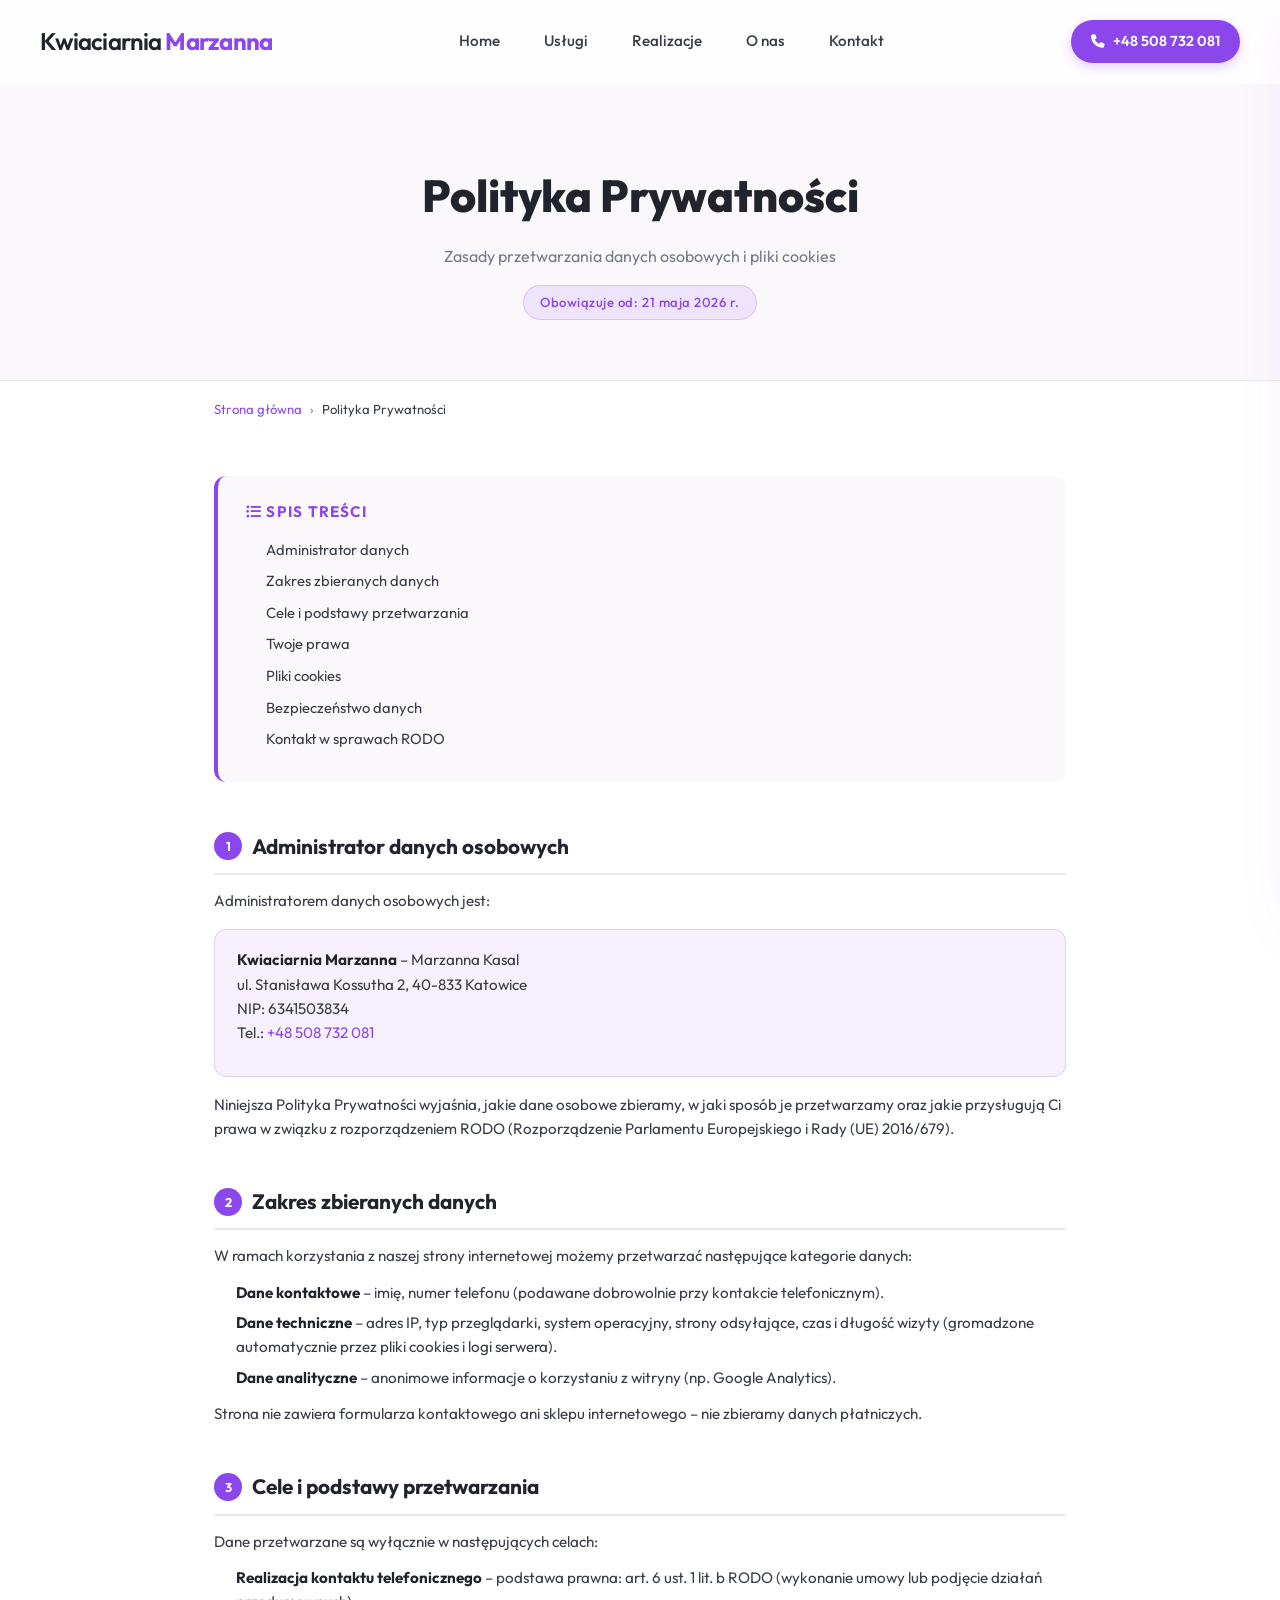
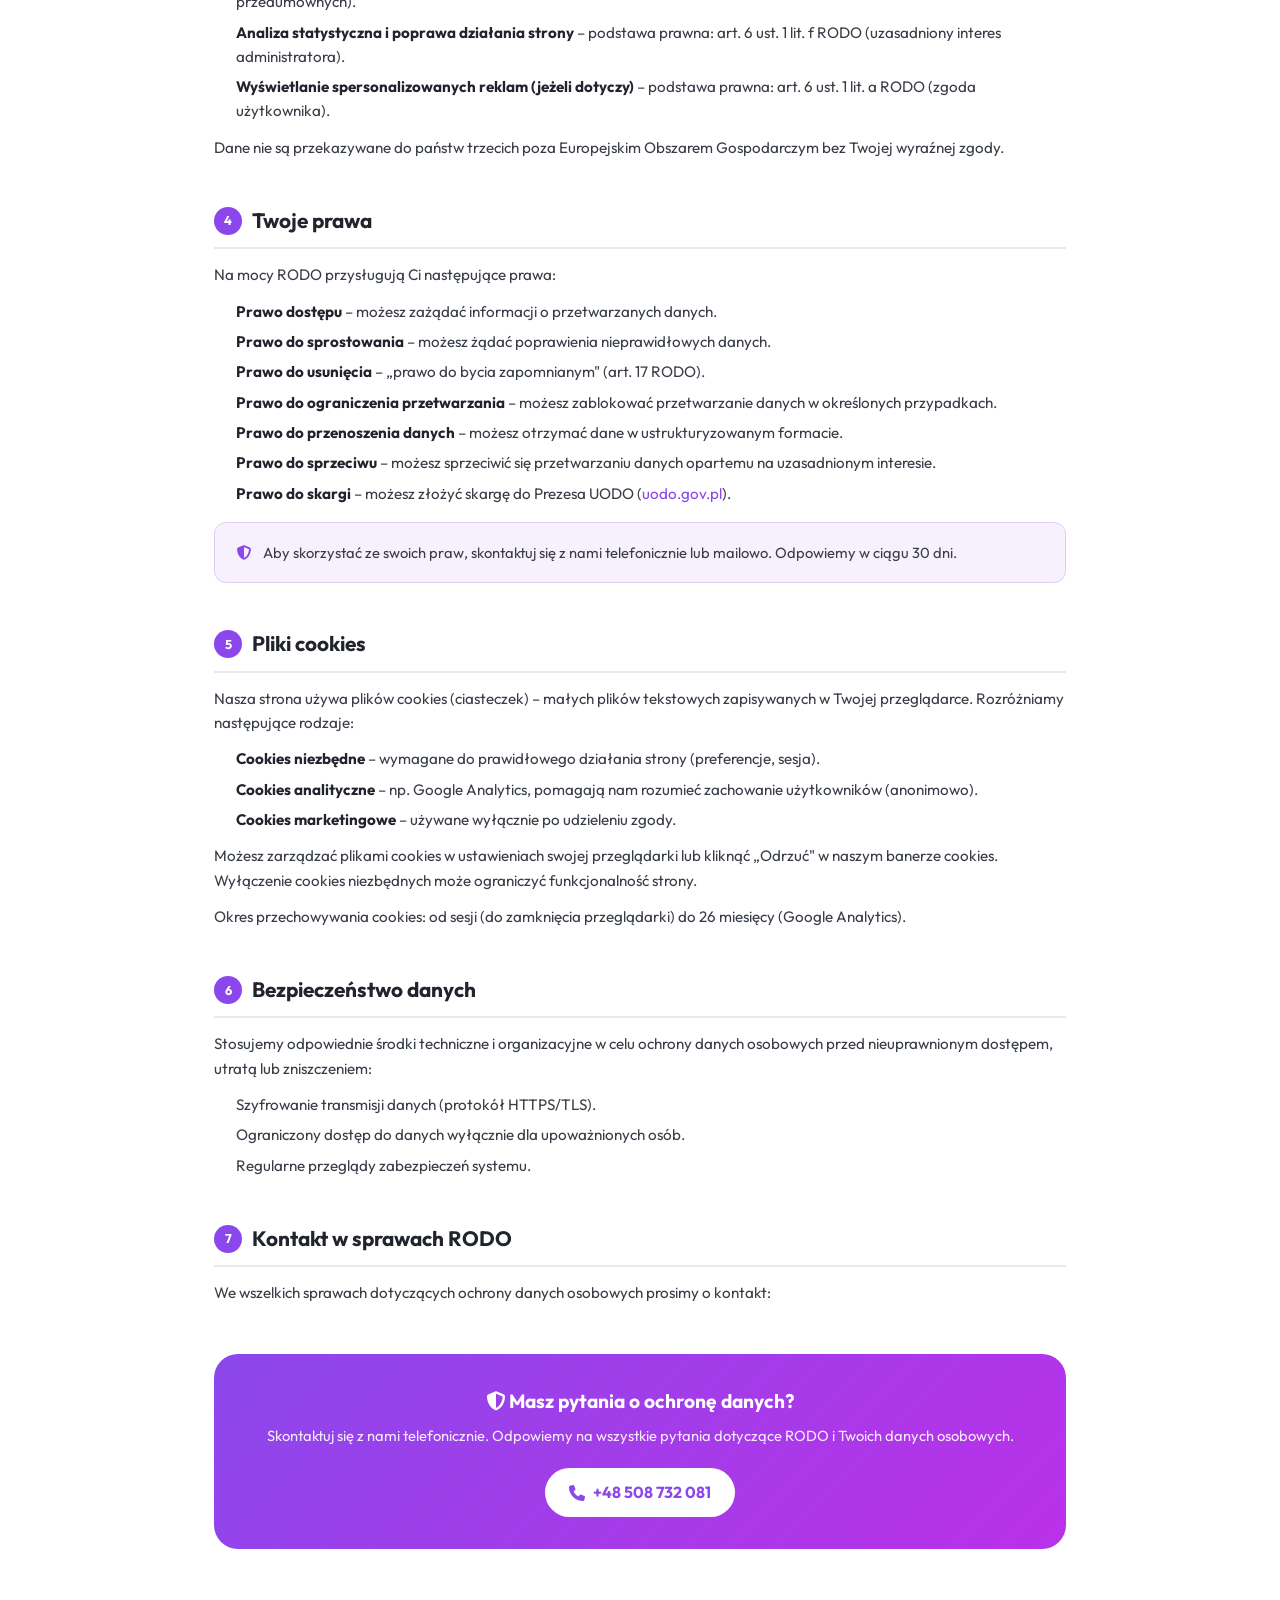
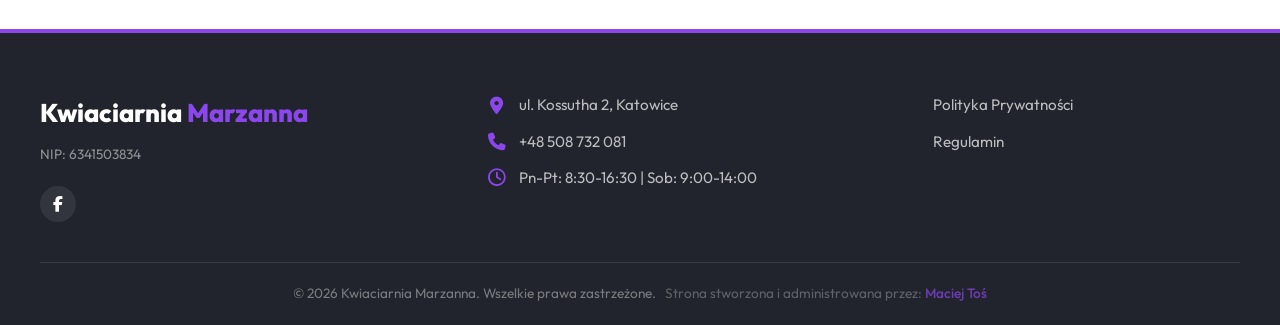
==== commit 02bdde0f: "Add creator signature to footer" ====
--- a/polityka-prywatnosci.html
+++ b/polityka-prywatnosci.html
@@ -246,7 +246,7 @@
             </div>
         </div>
         <div class="boutique-bottom">
-            <p>&copy; 2026 Kwiaciarnia Marzanna. Wszelkie prawa zastrzeżone.</p>
+            <p>&copy; 2026 Kwiaciarnia Marzanna. Wszelkie prawa zastrzeżone. <span class="creator-credits">Strona stworzona i administrowana przez: <a href="https://kingtos.pl" target="_blank" rel="noopener">Maciej Toś</a></span></p>
         </div>
     </footer>
 
--- a/style.css
+++ b/style.css
@@ -4530,6 +4530,32 @@
     margin: 0;
 }
 
+.creator-credits {
+    display: inline-block;
+    margin-left: 6px;
+    opacity: 0.7;
+}
+
+.creator-credits a {
+    color: var(--primary-purple);
+    text-decoration: none;
+    font-weight: 500;
+    transition: var(--transition-smooth);
+}
+
+.creator-credits a:hover {
+    color: var(--text-light);
+    text-decoration: underline;
+}
+
+@media (max-width: 768px) {
+    .creator-credits {
+        display: block;
+        margin-left: 0;
+        margin-top: 5px;
+    }
+}
+
 .footer-legal-links {
     display: flex;
     gap: 16px;
